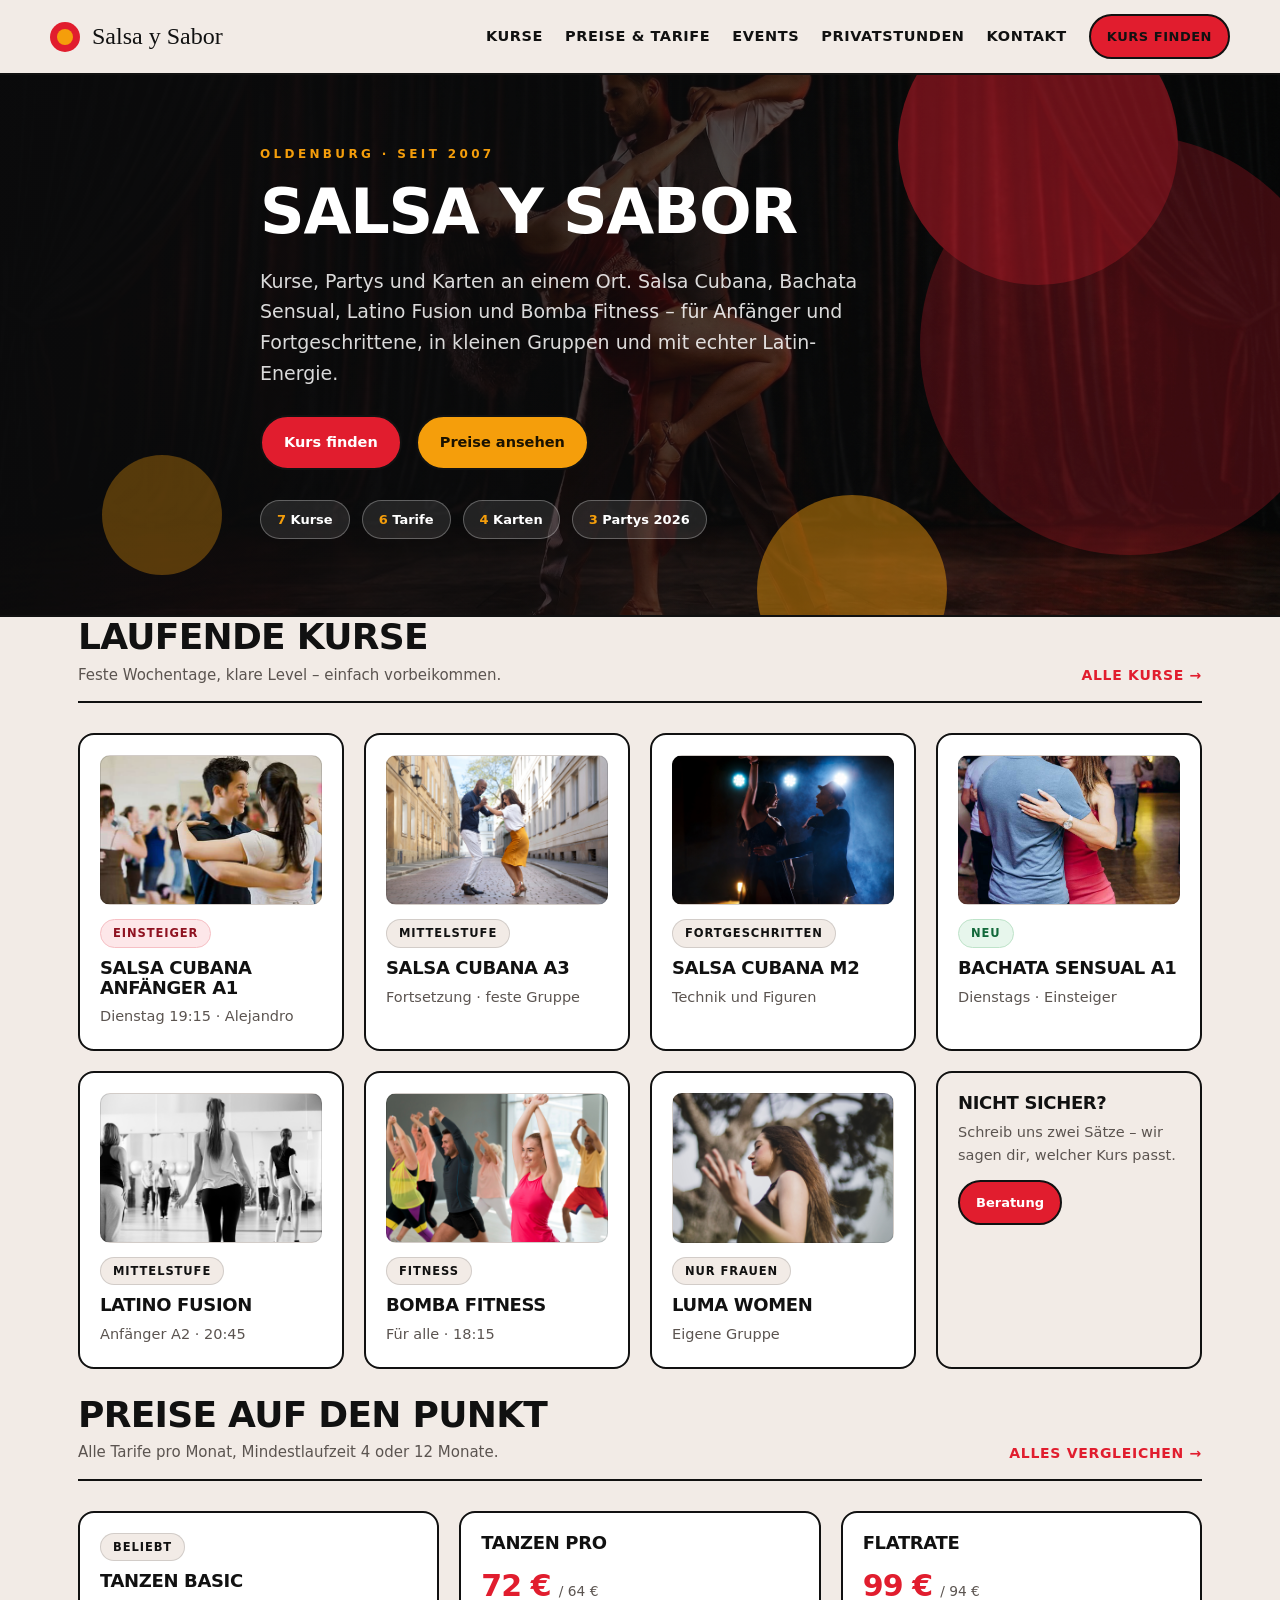
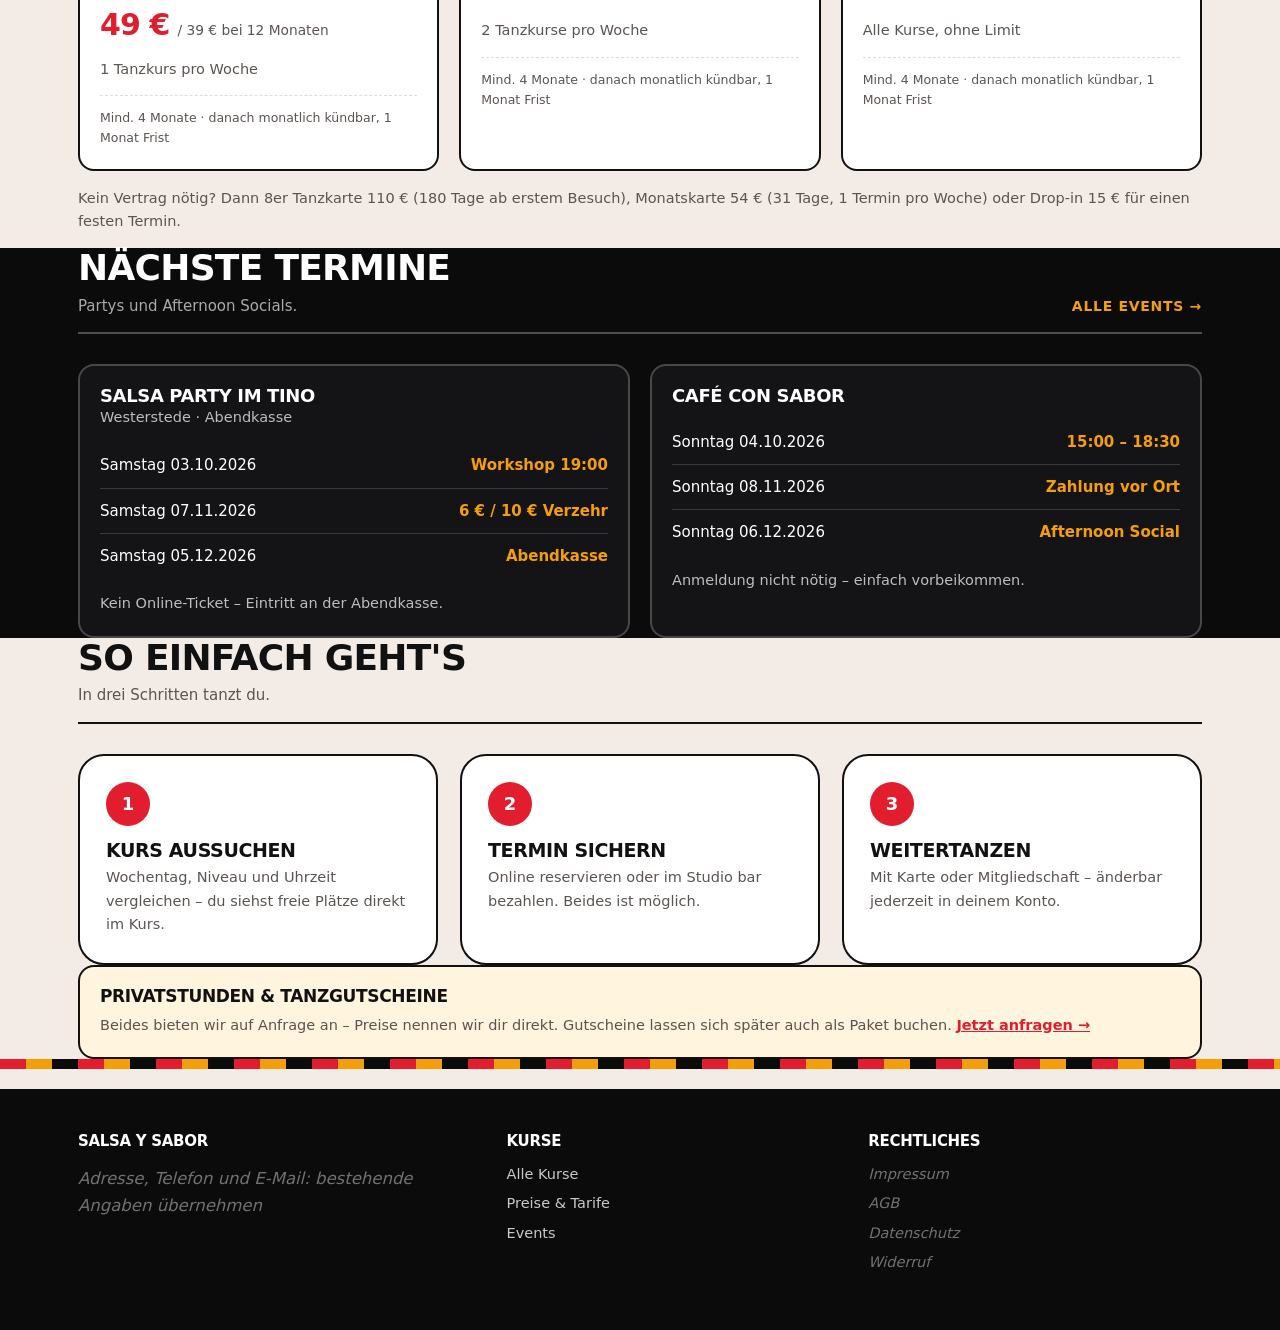
==== index.html @ 647aa3aa "Preview estático de la maqueta aprobada (Geometría Fiesta, 11 pantallas)" ====
<!doctype html>
<html lang="de">
<head>
<meta charset="utf-8">
<meta name="viewport" content="width=device-width, initial-scale=1">
<title>Salsa y Sabor — Tanzschule Oldenburg</title>
<link rel="stylesheet" href="estilos.css">
</head>
<body>

<header class="top">
  <div class="wrap bar">
    <a class="brand" href="index.html"><span class="dot"></span> Salsa y Sabor</a>
    <nav class="nav">
      <a href="kurse.html">Kurse</a>
      <a href="preise.html">Preise &amp; Tarife</a>
      <a href="events.html">Events</a>
      <a href="#service">Privatstunden</a>
      <a href="#kontakt">Kontakt</a>
      <a class="btn small" href="kurse.html">Kurs finden</a>
    </nav>
  </div>
</header>

<div class="stage photo">
  <div class="shapes"><i class="s1"></i><i class="s2"></i><i class="s3"></i><i class="s4"></i></div>
  <div class="wrap inner">
    <div class="kicker">Oldenburg · seit 2007</div>
    <h1>Salsa y Sabor</h1>
    <p>Kurse, Partys und Karten an einem Ort. Salsa Cubana, Bachata Sensual, Latino Fusion und
       Bomba Fitness – für Anfänger und Fortgeschrittene, in kleinen Gruppen und mit echter
       Latin-Energie.</p>
    <div class="actions">
      <a class="btn" href="kurse.html">Kurs finden</a>
      <a class="btn amber" href="preise.html">Preise ansehen</a>
    </div>
    <div class="chips">
      <span class="chip"><b>7</b> Kurse</span>
      <span class="chip"><b>6</b> Tarife</span>
      <span class="chip"><b>4</b> Karten</span>
      <span class="chip"><b>3</b> Partys 2026</span>
    </div>
  </div>
</div>

<main>
  <section class="wrap">
    <div class="sec-head">
      <div><h2>Laufende Kurse</h2><p>Feste Wochentage, klare Level – einfach vorbeikommen.</p></div>
      <a class="more" href="kurse.html">Alle Kurse →</a>
    </div>
    <div class="grid c4">
      <article class="card"><div class="ph-img" style="background-image:url('img/kurs-salsa-a1.jpg')"></div><span class="tag red">Einsteiger</span>
        <h3>Salsa Cubana Anfänger A1</h3><p>Dienstag 19:15 · Alejandro</p></article>
      <article class="card"><div class="ph-img" style="background-image:url('img/kurs-salsa-a3.jpg')"></div><span class="tag">Mittelstufe</span>
        <h3>Salsa Cubana A3</h3><p>Fortsetzung · feste Gruppe</p></article>
      <article class="card"><div class="ph-img" style="background-image:url('img/kurs-salsa-m2.jpg')"></div><span class="tag">Fortgeschritten</span>
        <h3>Salsa Cubana M2</h3><p>Technik und Figuren</p></article>
      <article class="card"><div class="ph-img" style="background-image:url('img/kurs-bachata-a1.jpg')"></div><span class="tag green">Neu</span>
        <h3>Bachata Sensual A1</h3><p>Dienstags · Einsteiger</p></article>
      <article class="card"><div class="ph-img" style="background-image:url('img/kurs-latino-fusion.jpg')"></div><span class="tag">Mittelstufe</span>
        <h3>Latino Fusion</h3><p>Anfänger A2 · 20:45</p></article>
      <article class="card"><div class="ph-img" style="background-image:url('img/kurs-bomba-fitness.jpg')"></div><span class="tag">Fitness</span>
        <h3>Bomba Fitness</h3><p>Für alle · 18:15</p></article>
      <article class="card"><div class="ph-img" style="background-image:url('img/kurs-luma-women.jpg')"></div><span class="tag">Nur Frauen</span>
        <h3>Luma Women</h3><p>Eigene Gruppe</p></article>
      <article class="card" style="background:var(--cream)">
        <h3>Nicht sicher?</h3>
        <p>Schreib uns zwei Sätze – wir sagen dir, welcher Kurs passt.</p>
        <p style="margin-top:12px"><a class="btn small" href="#kontakt">Beratung</a></p></article>
    </div>
  </section>

  <section class="wrap" style="padding-top:26px">
    <div class="sec-head">
      <div><h2>Preise auf den Punkt</h2><p>Alle Tarife pro Monat, Mindestlaufzeit 4 oder 12 Monate.</p></div>
      <a class="more" href="preise.html">Alles vergleichen →</a>
    </div>
    <div class="grid c3">
      <article class="card"><span class="tag">Beliebt</span><h3>Tanzen Basic</h3>
        <div class="price"><b>49 €</b><small>/ 39 € bei 12 Monaten</small></div>
        <p>1 Tanzkurs pro Woche</p>
        <div class="terms">Mind. 4 Monate · danach monatlich kündbar, 1 Monat Frist</div></article>
      <article class="card"><h3>Tanzen Pro</h3>
        <div class="price"><b>72 €</b><small>/ 64 €</small></div>
        <p>2 Tanzkurse pro Woche</p>
        <div class="terms">Mind. 4 Monate · danach monatlich kündbar, 1 Monat Frist</div></article>
      <article class="card"><h3>Flatrate</h3>
        <div class="price"><b>99 €</b><small>/ 94 €</small></div>
        <p>Alle Kurse, ohne Limit</p>
        <div class="terms">Mind. 4 Monate · danach monatlich kündbar, 1 Monat Frist</div></article>
    </div>
    <p class="note">Kein Vertrag nötig? Dann 8er Tanzkarte 110 € (180 Tage ab erstem Besuch),
      Monatskarte 54 € (31 Tage, 1 Termin pro Woche) oder Drop-in 15 € für einen festen Termin.</p>
  </section>
</main>

<div class="band">
  <section class="wrap">
    <div class="sec-head">
      <div><h2>Nächste Termine</h2><p>Partys und Afternoon Socials.</p></div>
      <a class="more" href="events.html" style="color:var(--amber)">Alle Events →</a>
    </div>
    <div class="grid c2">
      <article class="card"><h3>Salsa Party im Tino</h3>
        <p style="margin:0 0 4px">Westerstede · Abendkasse</p>
        <ul class="when">
          <li><span>Samstag 03.10.2026</span><span>Workshop 19:00</span></li>
          <li><span>Samstag 07.11.2026</span><span>6 € / 10 € Verzehr</span></li>
          <li><span>Samstag 05.12.2026</span><span>Abendkasse</span></li>
        </ul>
        <p style="margin-top:14px">Kein Online-Ticket – Eintritt an der Abendkasse.</p></article>
      <article class="card"><h3>Café con Sabor</h3>
        <ul class="when">
          <li><span>Sonntag 04.10.2026</span><span>15:00 – 18:30</span></li>
          <li><span>Sonntag 08.11.2026</span><span>Zahlung vor Ort</span></li>
          <li><span>Sonntag 06.12.2026</span><span>Afternoon Social</span></li>
        </ul>
        <p style="margin-top:14px">Anmeldung nicht nötig – einfach vorbeikommen.</p></article>
    </div>
  </section>
</div>

<main>
  <section class="wrap">
    <div class="sec-head"><div><h2>So einfach geht's</h2><p>In drei Schritten tanzt du.</p></div></div>
    <div class="steps">
      <article class="step"><div class="num">1</div><h3>Kurs aussuchen</h3>
        <p>Wochentag, Niveau und Uhrzeit vergleichen – du siehst freie Plätze direkt im Kurs.</p></article>
      <article class="step"><div class="num">2</div><h3>Termin sichern</h3>
        <p>Online reservieren oder im Studio bar bezahlen. Beides ist möglich.</p></article>
      <article class="step"><div class="num">3</div><h3>Weitertanzen</h3>
        <p>Mit Karte oder Mitgliedschaft – änderbar jederzeit in deinem Konto.</p></article>
    </div>
  </section>

  <section class="wrap" id="service" style="padding-top:0">
    <div class="callout amber">
      <h3>Privatstunden &amp; Tanzgutscheine</h3>
      <p>Beides bieten wir auf Anfrage an – Preise nennen wir dir direkt. Gutscheine lassen sich
         später auch als Paket buchen. <a href="#kontakt" style="color:var(--red);font-weight:800">
         Jetzt anfragen →</a></p>
    </div>
  </section>
</main>

<div class="stripe"></div>
<footer id="kontakt">
  <div class="wrap cols">
    <div>
      <h4>Salsa y Sabor</h4>
      <p class="ph">Adresse, Telefon und E-Mail: bestehende Angaben übernehmen</p>
    </div>
    <div>
      <h4>Kurse</h4>
      <a href="kurse.html">Alle Kurse</a>
      <a href="preise.html">Preise &amp; Tarife</a>
      <a href="events.html">Events</a>
    </div>
    <div>
      <h4>Rechtliches</h4>
      <a href="#" class="ph">Impressum</a>
      <a href="#" class="ph">AGB</a>
      <a href="#" class="ph">Datenschutz</a>
      <a href="#" class="ph">Widerruf</a>
    </div>
  </div>
</footer>
</body>
</html>
---- estilos.css ----
/* ============================================================================
   Salsa y Sabor — sistema de diseño "Geometría Fiesta"
   Paleta real de marca (extraída de salsaysabor.de el 22-09-2026).
   Todo se define por tokens: cambiar de plantilla = cambiar este archivo.
   ========================================================================== */

:root{
  --red:#E11D2E;
  --amber:#F59E0B;
  --black:#0B0B0C;
  --ink:#111111;
  --cream:#F2EBE6;
  --white:#ffffff;
  --muted:#5B5450;
  --line:rgba(17,17,17,.14);
  --radius:16px;
  --radius-lg:26px;
  --shadow-hard:8px 8px 0 var(--red);
  --shadow-soft:0 16px 36px rgba(17,17,17,.10);
  --font-base:ui-sans-serif,system-ui,"Helvetica Neue",Arial,sans-serif;
  --font-display:Georgia,"Iowan Old Style","Times New Roman",serif;
}

*{box-sizing:border-box}
html{scroll-behavior:smooth}
body{margin:0;background:var(--cream);color:var(--ink);font:16.5px/1.62 var(--font-base)}
img{max-width:100%}

h1,h2,h3,h4{margin:0;line-height:1.1;text-transform:uppercase;letter-spacing:-.02em;font-weight:800}
.serif{font-family:var(--font-display);text-transform:none;letter-spacing:0;font-weight:600}

.wrap{max-width:1180px;margin:0 auto;padding:0 28px}
.stack > * + *{margin-top:18px}

/* ── Cabecera ───────────────────────────────────────────────────────────── */
.top{position:sticky;top:0;z-index:20;background:var(--cream);
     border-bottom:2px solid var(--ink)}
.top .bar{display:flex;align-items:center;justify-content:space-between;gap:20px;padding:14px 0}
.brand{display:flex;align-items:center;gap:12px;font-family:var(--font-display);
       font-size:24px;text-decoration:none;color:var(--ink)}
.brand .dot{width:30px;height:30px;border-radius:50%;background:var(--red);position:relative;flex:0 0 auto}
.brand .dot::after{content:"";position:absolute;inset:7px auto auto 7px;width:16px;height:16px;
                   border-radius:50%;background:var(--amber)}
.nav{display:flex;align-items:center;gap:22px;flex-wrap:wrap}
.nav a{color:var(--ink);text-decoration:none;font-weight:700;font-size:14.5px;
       text-transform:uppercase;letter-spacing:.04em}
.nav a:hover,.nav a[aria-current]{color:var(--red)}

/* ── Botones ────────────────────────────────────────────────────────────── */
.btn{display:inline-block;padding:14px 22px;border-radius:999px;font-weight:800;font-size:14.5px;
     text-decoration:none;border:2px solid var(--ink);background:var(--red);color:#fff}
.btn:hover{transform:translateY(-1px)}
.btn.amber{background:var(--amber);color:#1a1200}
.btn.ghost{background:transparent;color:var(--ink)}
.btn.light{background:var(--white);color:var(--ink)}
.btn.small{padding:10px 16px;font-size:13px}

/* ── Bloque escenario con geometría ────────────────────────────────────── */
.stage{background:var(--black);color:#fff;position:relative;overflow:hidden;
       border-bottom:2px solid var(--ink)}
.stage .shapes{position:absolute;inset:0;pointer-events:none}
.stage .shapes i{position:absolute;display:block;border-radius:50%}
.stage .s1{width:280px;height:280px;background:var(--red);right:8%;top:-70px}
.stage .s2{width:420px;height:420px;background:rgba(225,29,46,.55);right:-60px;top:60px}
.stage .s3{width:190px;height:190px;background:var(--amber);right:26%;bottom:-70px}
.stage .s4{width:120px;height:120px;background:rgba(245,158,11,.7);left:8%;bottom:40px}
.stage.photo{background-image:
    linear-gradient(100deg,rgba(11,11,12,.95) 0%,rgba(11,11,12,.80) 42%,rgba(11,11,12,.40) 100%),
    url('img/hero-cortina.jpg');
  background-size:cover;background-position:center}
.stage.photo .shapes{opacity:.45}
.stage .inner{position:relative;padding:70px 0 76px;max-width:760px}
.kicker{font-size:12px;letter-spacing:.28em;text-transform:uppercase;color:var(--amber);font-weight:800}
.stage h1{font-size:62px;margin:14px 0 14px}
.stage p{color:rgba(255,255,255,.85);font-size:19px;max-width:52ch;text-transform:none;
         letter-spacing:0;font-weight:400;font-family:var(--font-base)}
.actions{display:flex;gap:14px;flex-wrap:wrap;margin-top:26px}
.chips{display:flex;gap:12px;flex-wrap:wrap;margin-top:30px}
.chip{background:rgba(255,255,255,.10);border:1px solid rgba(255,255,255,.28);border-radius:999px;
      padding:8px 16px;font-size:13px;font-weight:700}
.chip b{color:var(--amber)}

/* ── Secciones ─────────────────────────────────────────────────────────── */
section{padding:60px 0}
.sec-head{display:flex;align-items:flex-end;justify-content:space-between;gap:24px;
          border-bottom:2px solid var(--ink);padding-bottom:14px;margin-bottom:30px}
.sec-head h2{font-size:36px}
.sec-head p{margin:6px 0 0;color:var(--muted);font-size:15px;text-transform:none;letter-spacing:0;
            font-weight:400}
.sec-head .more{font-size:14px;font-weight:800;color:var(--red);text-decoration:none;
                text-transform:uppercase;letter-spacing:.05em;white-space:nowrap}

.grid{display:grid;gap:20px}
.c4{grid-template-columns:repeat(4,1fr)}
.c3{grid-template-columns:repeat(3,1fr)}
.c2{grid-template-columns:repeat(2,1fr)}

.card{background:var(--white);border:2px solid var(--ink);border-radius:var(--radius);padding:20px}
.card.hard{box-shadow:var(--shadow-hard)}
.thumb{height:104px;border-radius:10px;margin-bottom:14px;border:1px solid var(--line);
       background:
         radial-gradient(circle at 78% 22%,var(--amber) 0 26px,transparent 27px),
         radial-gradient(circle at 88% 44%,var(--red) 0 42px,transparent 43px),
         radial-gradient(circle at 10% 88%,rgba(225,29,46,.6) 0 34px,transparent 35px),
         var(--cream);
       display:flex;align-items:flex-end;padding:10px;color:var(--muted);font-size:10.5px;
       letter-spacing:.14em;text-transform:uppercase}
.card h3{font-size:18px}
.card p{margin:8px 0 0;color:var(--muted);font-size:14.5px;text-transform:none;letter-spacing:0;
        font-weight:400}
/* foto real en tarjeta de curso */
.ph-img{height:150px;border-radius:10px;margin-bottom:14px;background:var(--cream) center/cover no-repeat;
        border:1px solid var(--line)}
.cover-sm{width:100%;max-width:520px;height:300px;object-fit:cover;border:2px solid var(--ink);
          border-radius:var(--radius)}
.poster{width:100%;max-width:260px;border:2px solid var(--ink);border-radius:var(--radius)}
.tag{display:inline-block;margin-bottom:10px;background:var(--cream);border:1px solid var(--line);
     border-radius:999px;padding:4px 12px;font-size:11.5px;font-weight:800;text-transform:uppercase;
     letter-spacing:.08em}
.tag.red{background:#FDE7E9;border-color:#F6BFC4;color:#8E1220}
.tag.green{background:#E7F6EC;border-color:#BEE3C9;color:#12683A}
.price{display:flex;align-items:baseline;gap:8px;margin-top:10px}
.price b{font-size:30px;color:var(--red);letter-spacing:-.03em}
.price small{color:var(--muted)}
.terms{margin-top:14px;padding-top:12px;border-top:1px dashed var(--line);font-size:12.5px;
       color:var(--muted)}
.note{color:var(--muted);font-size:14.5px;margin-top:16px}

/* ── Franja de eventos / banda oscura ──────────────────────────────────── */
.band{background:var(--black);color:#fff}
.band .sec-head{border-color:rgba(255,255,255,.28)}
.band .sec-head p{color:rgba(255,255,255,.65)}
.band .card{background:#141416;border-color:rgba(255,255,255,.22);color:#fff}
.band .card p{color:rgba(255,255,255,.72)}
.when{list-style:none;padding:0;margin:14px 0 0}
.when li{display:flex;justify-content:space-between;gap:14px;padding:10px 0;
         border-top:1px solid rgba(255,255,255,.16);font-size:15px}
.when li:first-child{border-top:0}
.when span:last-child{color:var(--amber);font-weight:700}

/* ── Pasos ─────────────────────────────────────────────────────────────── */
.steps{display:grid;grid-template-columns:repeat(3,1fr);gap:22px}
.step{background:var(--white);border:2px solid var(--ink);border-radius:var(--radius-lg);padding:26px}
.step .num{width:44px;height:44px;border-radius:50%;background:var(--red);color:#fff;font-weight:800;
           display:flex;align-items:center;justify-content:center;font-size:18px}
.step h3{font-size:19px;margin:14px 0 6px}
.step p{margin:0;color:var(--muted);font-size:14.5px;text-transform:none;letter-spacing:0;font-weight:400}

/* ── Tabla comparativa ─────────────────────────────────────────────────── */
.table{width:100%;border-collapse:separate;border-spacing:0;background:var(--white);
       border:2px solid var(--ink);border-radius:var(--radius-lg);overflow:hidden}
.table th,.table td{padding:15px 18px;text-align:left;border-bottom:1px solid var(--line);
                    font-size:15.5px}
.table thead th{background:var(--black);color:#fff;font-size:13px;text-transform:uppercase;
                letter-spacing:.08em}
.table tbody tr:last-child td{border-bottom:0}
.table tbody tr:nth-child(even){background:#FBF8F6}
.table td b{font-size:19px;color:var(--red)}

/* ── Avisos y notas de reglas ──────────────────────────────────────────── */
.callout{background:var(--white);border:2px dashed var(--ink);border-radius:var(--radius);padding:20px}
.callout.amber{background:#FFF4DE;border-style:solid}
.callout.red{background:#FDE7E9;border-style:solid;border-color:#C0392B}
.callout h3{font-size:17px;margin-bottom:8px}
.callout p{margin:0;color:var(--muted);font-size:14.5px;text-transform:none;letter-spacing:0;
           font-weight:400}
.faq{background:var(--white);border:2px solid var(--ink);border-radius:var(--radius);padding:0 22px}
.faq details{padding:16px 0;border-bottom:1px solid var(--line)}
.faq details:last-child{border-bottom:0}
.faq summary{cursor:pointer;font-weight:800;font-size:16px;text-transform:none;letter-spacing:0}
.faq p{margin:10px 0 0;color:var(--muted);font-size:14.5px;text-transform:none;letter-spacing:0;
       font-weight:400}

/* ── Pie ───────────────────────────────────────────────────────────────── */
footer{background:var(--black);color:rgba(255,255,255,.78);padding:44px 0 52px;margin-top:20px}
footer .cols{display:grid;grid-template-columns:1.2fr 1fr 1fr;gap:28px}
footer h4{color:#fff;font-size:15px;margin-bottom:10px}
footer a{color:rgba(255,255,255,.78);text-decoration:none;display:block;padding:3px 0;font-size:14.5px}
footer a:hover{color:var(--amber)}
.ph{color:rgba(255,255,255,.42);font-style:italic}
.stripe{height:10px;background:repeating-linear-gradient(90deg,
        var(--red) 0 26px,var(--amber) 26px 52px,var(--black) 52px 78px)}
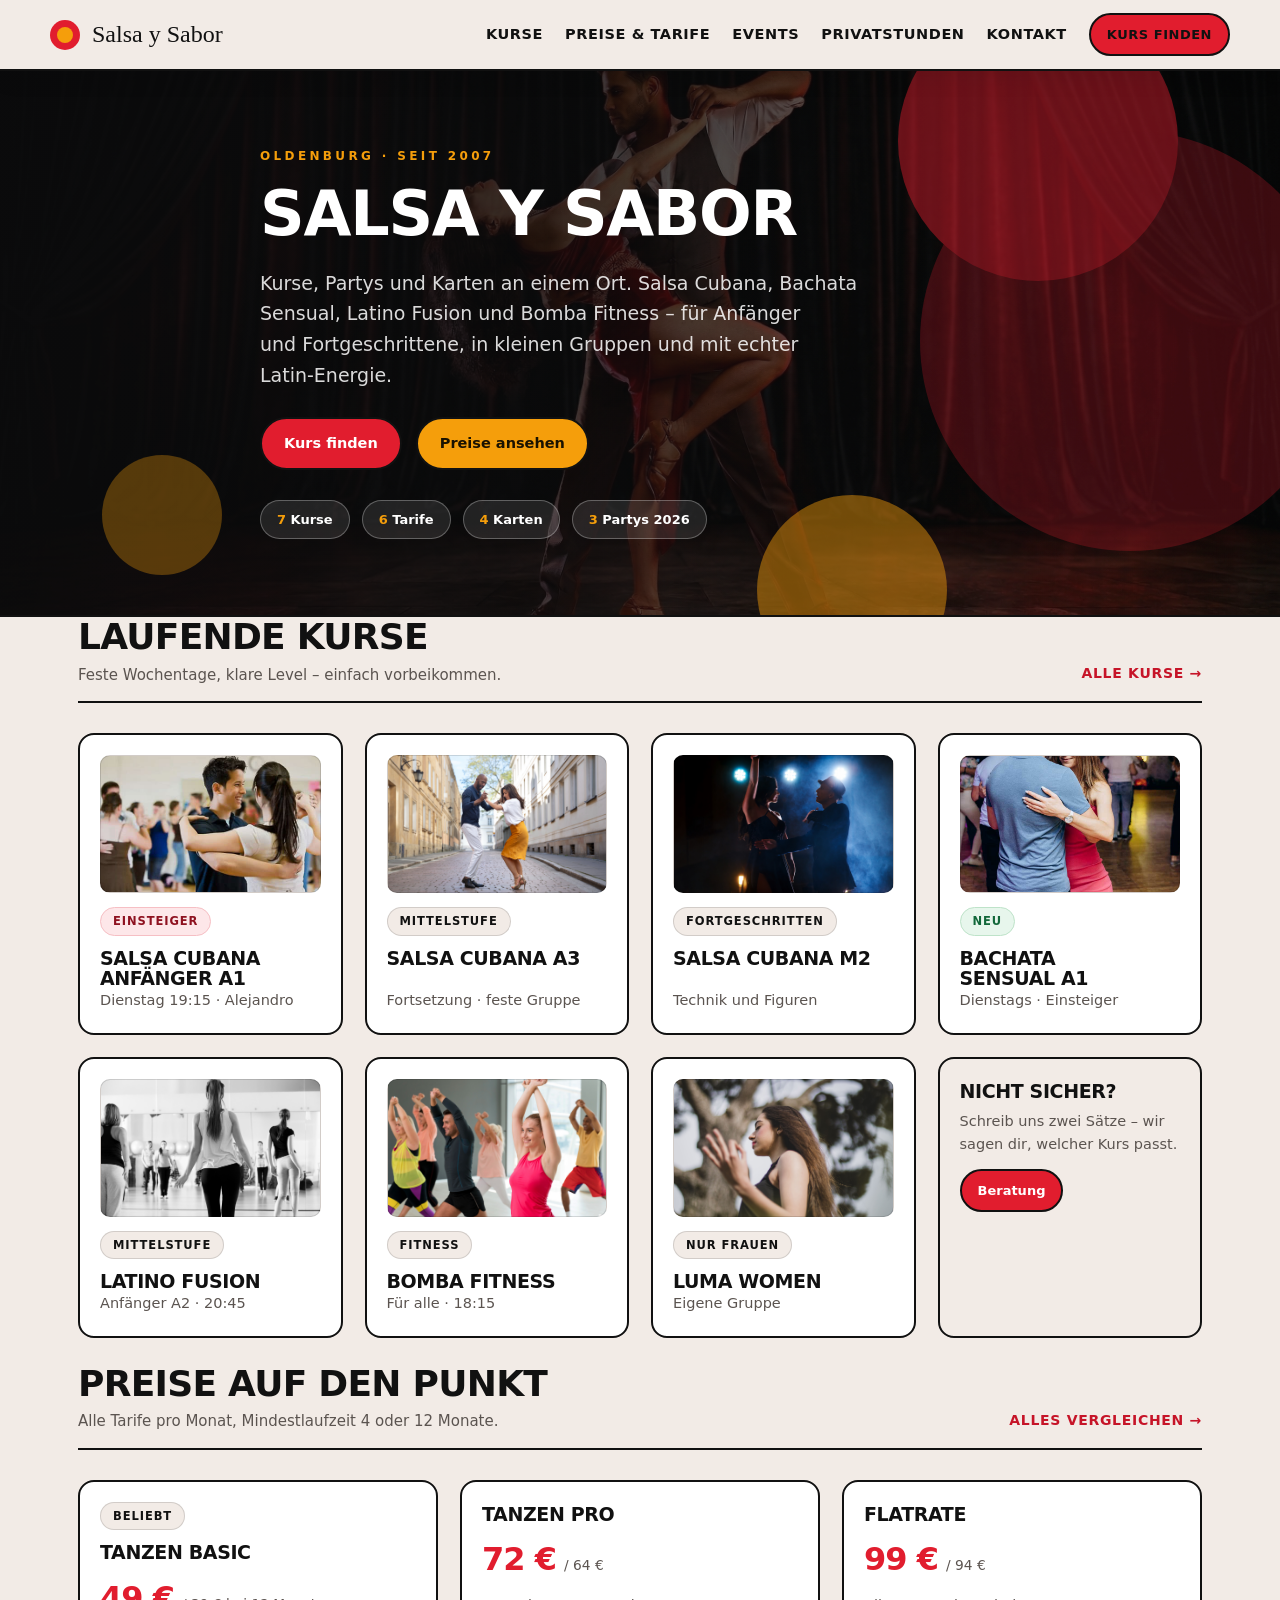
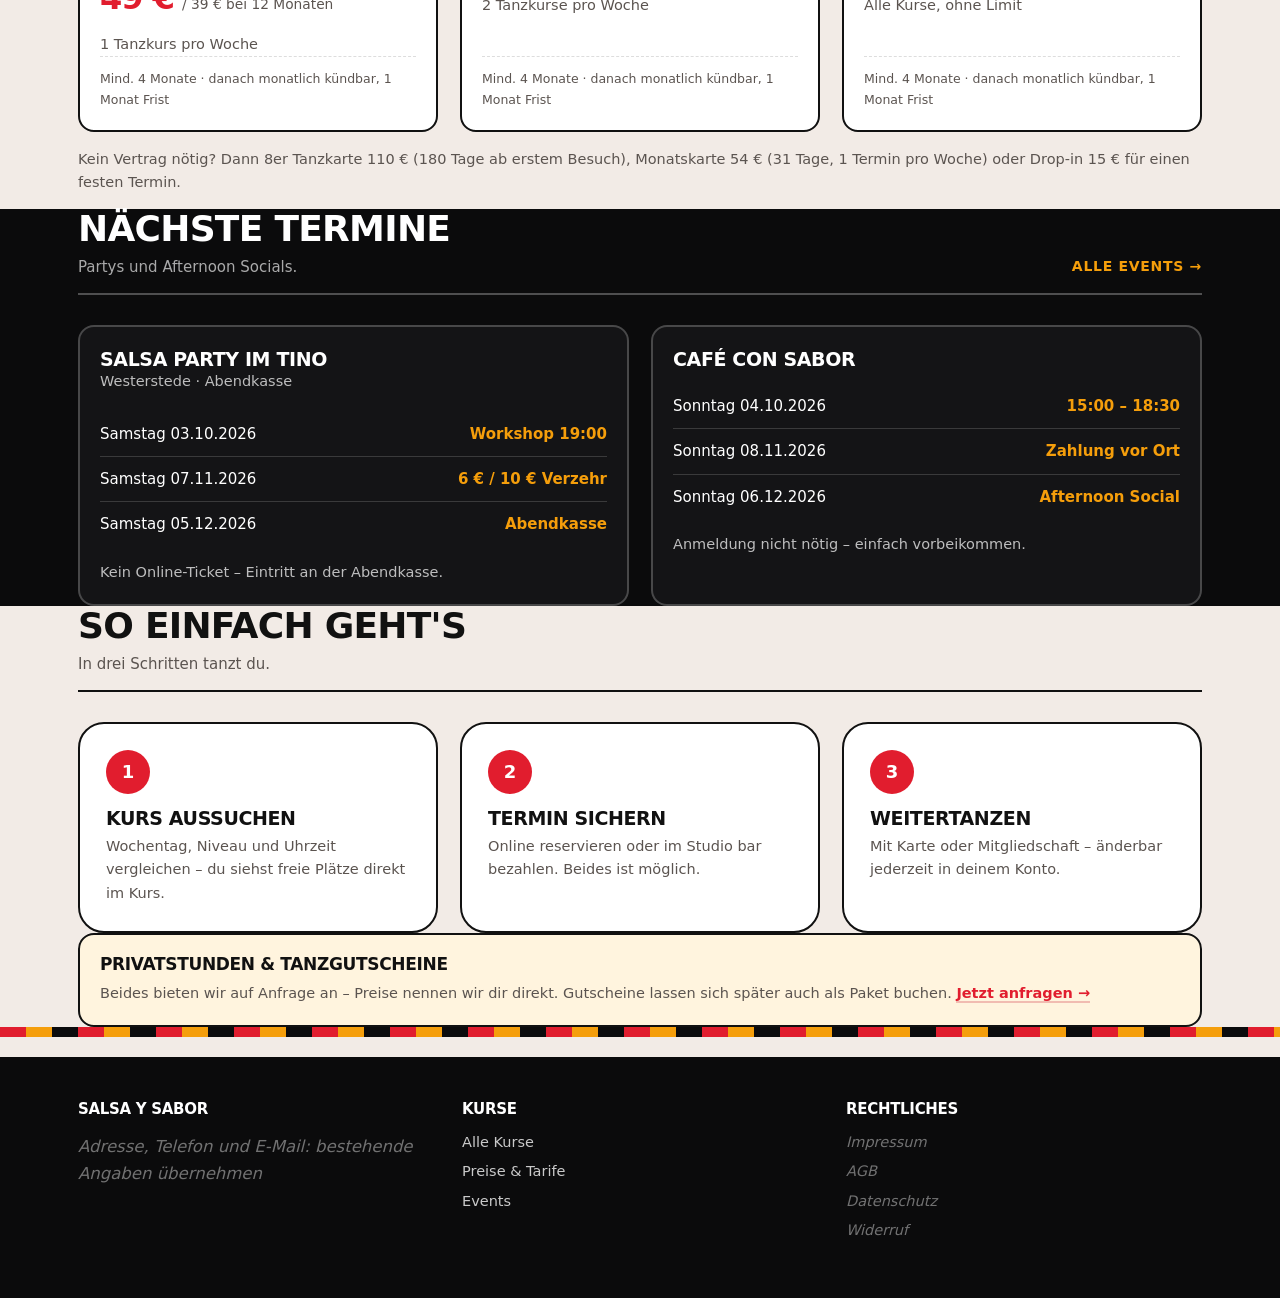
==== commit 2fb58090: "Pulido profesional: rejillas adaptables reales, tipografía fluida, foco visible, contraste AA, estad" ====
--- a/index.html
+++ b/index.html
@@ -3,6 +3,7 @@
 <head>
 <meta charset="utf-8">
 <meta name="viewport" content="width=device-width, initial-scale=1">
+<meta name="theme-color" content="#F2EBE6">
 <title>Salsa y Sabor — Tanzschule Oldenburg</title>
 <link rel="stylesheet" href="estilos.css">
 </head>
--- a/estilos.css
+++ b/estilos.css
@@ -2,58 +2,120 @@
    Salsa y Sabor — sistema de diseño "Geometría Fiesta"
    Paleta real de marca (extraída de salsaysabor.de el 22-09-2026).
    Todo se define por tokens: cambiar de plantilla = cambiar este archivo.
+
+   Pulido profesional 23-09-2026: tipografía fluida, rejillas adaptables
+   (auto-fit), foco visible para teclado, contraste AA verificado, estados de
+   botón, selección, tabular-nums y respeto de prefers-reduced-motion.
    ========================================================================== */
 
 :root{
-  --red:#E11D2E;
+  --red:#E11D2E;             /* marca: fondos, bordes, cifras grandes */
+  --red-ink:#C61428;         /* texto pequeño sobre crema/blanco (AA 5.04:1) */
   --amber:#F59E0B;
   --black:#0B0B0C;
   --ink:#111111;
   --cream:#F2EBE6;
   --white:#ffffff;
   --muted:#5B5450;
+  --muted-soft:#7A736D;
   --line:rgba(17,17,17,.14);
+  --radius-sm:10px;
   --radius:16px;
   --radius-lg:26px;
   --shadow-hard:8px 8px 0 var(--red);
   --shadow-soft:0 16px 36px rgba(17,17,17,.10);
+  --shadow-header:0 8px 22px rgba(17,17,17,.07);
   --font-base:ui-sans-serif,system-ui,"Helvetica Neue",Arial,sans-serif;
   --font-display:Georgia,"Iowan Old Style","Times New Roman",serif;
+  --pad:clamp(18px,4vw,28px);
+  --section-y:clamp(46px,6.5vw,62px);
+  --gap:clamp(16px,2.4vw,22px);
+  --focus:3px solid var(--red);
+  --focus-offset:2px;
 }
 
 *{box-sizing:border-box}
-html{scroll-behavior:smooth}
-body{margin:0;background:var(--cream);color:var(--ink);font:16.5px/1.62 var(--font-base)}
-img{max-width:100%}
-
-h1,h2,h3,h4{margin:0;line-height:1.1;text-transform:uppercase;letter-spacing:-.02em;font-weight:800}
+html{
+  scroll-behavior:smooth;
+  scroll-padding-top:96px;   /* anclas bajo la cabecera sticky */
+  -webkit-text-size-adjust:100%;
+}
+body{
+  margin:0;
+  background:var(--cream);
+  color:var(--ink);
+  font:16.5px/1.62 var(--font-base);
+  -webkit-font-smoothing:antialiased;
+  text-rendering:optimizeLegibility;
+}
+img{max-width:100%;height:auto;display:block}
+::selection{background:var(--amber);color:var(--ink)}
+
+/* Foco visible en todo lo interactivo (teclado) */
+a:focus-visible,button:focus-visible,summary:focus-visible,input:focus-visible{
+  outline:var(--focus);outline-offset:var(--focus-offset);border-radius:4px;
+}
+/* En superficies oscuras el anillo es ámbar (mejor contraste) */
+.band a:focus-visible,.band button:focus-visible,footer a:focus-visible,footer button:focus-visible{
+  outline:3px solid var(--amber);
+}
+
+h1,h2,h3,h4{
+  margin:0;line-height:1.1;text-transform:uppercase;letter-spacing:-.02em;
+  font-weight:800;text-wrap:balance;
+}
+p{text-wrap:pretty}
+h1{font-size:clamp(30px,4.6vw,44px)}
+h2{font-size:clamp(26px,3.4vw,36px)}
+h3{font-size:clamp(17px,1.6vw,19px)}
 .serif{font-family:var(--font-display);text-transform:none;letter-spacing:0;font-weight:600}
 
-.wrap{max-width:1180px;margin:0 auto;padding:0 28px}
+.wrap{max-width:1180px;margin:0 auto;padding:0 var(--pad)}
 .stack > * + *{margin-top:18px}
 
 /* ── Cabecera ───────────────────────────────────────────────────────────── */
-.top{position:sticky;top:0;z-index:20;background:var(--cream);
-     border-bottom:2px solid var(--ink)}
-.top .bar{display:flex;align-items:center;justify-content:space-between;gap:20px;padding:14px 0}
-.brand{display:flex;align-items:center;gap:12px;font-family:var(--font-display);
-       font-size:24px;text-decoration:none;color:var(--ink)}
+.top{
+  position:sticky;top:0;z-index:20;background:var(--cream);
+  border-bottom:2px solid var(--ink);box-shadow:var(--shadow-header);
+}
+.top .bar{display:flex;align-items:center;justify-content:space-between;gap:20px;padding:13px 0}
+.brand{
+  display:flex;align-items:center;gap:12px;font-family:var(--font-display);
+  font-size:clamp(20px,2vw,24px);text-decoration:none;color:var(--ink);
+  white-space:nowrap;
+}
 .brand .dot{width:30px;height:30px;border-radius:50%;background:var(--red);position:relative;flex:0 0 auto}
 .brand .dot::after{content:"";position:absolute;inset:7px auto auto 7px;width:16px;height:16px;
                    border-radius:50%;background:var(--amber)}
-.nav{display:flex;align-items:center;gap:22px;flex-wrap:wrap}
-.nav a{color:var(--ink);text-decoration:none;font-weight:700;font-size:14.5px;
-       text-transform:uppercase;letter-spacing:.04em}
-.nav a:hover,.nav a[aria-current]{color:var(--red)}
+.nav{display:flex;align-items:center;gap:clamp(12px,1.8vw,22px);flex-wrap:wrap}
+.nav a{
+  color:var(--ink);text-decoration:none;font-weight:700;font-size:14.5px;
+  text-transform:uppercase;letter-spacing:.04em;padding:3px 0;
+  transition:color .12s ease;
+}
+.nav a:hover,.nav a[aria-current]{color:var(--red-ink)}
 
 /* ── Botones ────────────────────────────────────────────────────────────── */
-.btn{display:inline-block;padding:14px 22px;border-radius:999px;font-weight:800;font-size:14.5px;
-     text-decoration:none;border:2px solid var(--ink);background:var(--red);color:#fff}
-.btn:hover{transform:translateY(-1px)}
+.btn{
+  display:inline-flex;align-items:center;justify-content:center;gap:8px;
+  min-height:46px;padding:13px 22px;border-radius:999px;font-weight:800;
+  font-size:14.5px;text-decoration:none;border:2px solid var(--ink);
+  background:var(--red);color:#fff;cursor:pointer;
+  transition:transform .12s ease,background-color .12s ease,box-shadow .12s ease,color .12s ease;
+}
+.btn:hover{transform:translateY(-1px);box-shadow:0 10px 22px rgba(17,17,17,.12)}
+.btn:active{transform:translateY(0);box-shadow:none}
 .btn.amber{background:var(--amber);color:#1a1200}
 .btn.ghost{background:transparent;color:var(--ink)}
+.btn.ghost:hover{background:rgba(17,17,17,.04);box-shadow:none}
 .btn.light{background:var(--white);color:var(--ink)}
-.btn.small{padding:10px 16px;font-size:13px}
+.btn.small{min-height:38px;padding:9px 16px;font-size:13px}
+a.more{
+  font-size:14px;font-weight:800;color:var(--red-ink);text-decoration:none;
+  text-transform:uppercase;letter-spacing:.05em;white-space:nowrap;
+  border-bottom:2px solid transparent;transition:border-color .12s ease;
+}
+a.more:hover{border-color:currentColor}
 
 /* ── Bloque escenario con geometría ────────────────────────────────────── */
 .stage{background:var(--black);color:#fff;position:relative;overflow:hidden;
@@ -69,11 +131,11 @@
     url('img/hero-cortina.jpg');
   background-size:cover;background-position:center}
 .stage.photo .shapes{opacity:.45}
-.stage .inner{position:relative;padding:70px 0 76px;max-width:760px}
+.stage .inner{position:relative;padding:clamp(54px,8vw,76px) 0 clamp(58px,8.5vw,76px);max-width:760px}
 .kicker{font-size:12px;letter-spacing:.28em;text-transform:uppercase;color:var(--amber);font-weight:800}
-.stage h1{font-size:62px;margin:14px 0 14px}
-.stage p{color:rgba(255,255,255,.85);font-size:19px;max-width:52ch;text-transform:none;
-         letter-spacing:0;font-weight:400;font-family:var(--font-base)}
+.stage h1{font-size:clamp(36px,8vw,62px);margin:14px 0}
+.stage p{color:rgba(255,255,255,.85);font-size:clamp(17px,2.1vw,19px);max-width:52ch;
+         text-transform:none;letter-spacing:0;font-weight:400;font-family:var(--font-base)}
 .actions{display:flex;gap:14px;flex-wrap:wrap;margin-top:26px}
 .chips{display:flex;gap:12px;flex-wrap:wrap;margin-top:30px}
 .chip{background:rgba(255,255,255,.10);border:1px solid rgba(255,255,255,.28);border-radius:999px;
@@ -81,23 +143,35 @@
 .chip b{color:var(--amber)}
 
 /* ── Secciones ─────────────────────────────────────────────────────────── */
-section{padding:60px 0}
+section{padding:var(--section-y) 0}
 .sec-head{display:flex;align-items:flex-end;justify-content:space-between;gap:24px;
-          border-bottom:2px solid var(--ink);padding-bottom:14px;margin-bottom:30px}
-.sec-head h2{font-size:36px}
+          border-bottom:2px solid var(--ink);padding-bottom:14px;margin-bottom:clamp(22px,3vw,30px);
+          flex-wrap:wrap}
+.sec-head h2{font-size:clamp(26px,3.4vw,36px)}
 .sec-head p{margin:6px 0 0;color:var(--muted);font-size:15px;text-transform:none;letter-spacing:0;
             font-weight:400}
-.sec-head .more{font-size:14px;font-weight:800;color:var(--red);text-decoration:none;
-                text-transform:uppercase;letter-spacing:.05em;white-space:nowrap}
-
-.grid{display:grid;gap:20px}
-.c4{grid-template-columns:repeat(4,1fr)}
-.c3{grid-template-columns:repeat(3,1fr)}
-.c2{grid-template-columns:repeat(2,1fr)}
-
-.card{background:var(--white);border:2px solid var(--ink);border-radius:var(--radius);padding:20px}
+
+/* ── Rejillas ──────────────────────────────────────────────────────────── */
+.grid{display:grid;gap:var(--gap)}
+.c4{grid-template-columns:repeat(auto-fit,minmax(230px,1fr))}
+.c3{grid-template-columns:repeat(auto-fit,minmax(260px,1fr))}
+.c2{grid-template-columns:repeat(auto-fit,minmax(300px,1fr))}
+
+/* ── Tarjetas ──────────────────────────────────────────────────────────── */
+.card{
+  display:flex;flex-direction:column;background:var(--white);
+  border:2px solid var(--ink);border-radius:var(--radius);padding:20px;
+  transition:box-shadow .14s ease,transform .14s ease;
+}
+.card:hover{box-shadow:var(--shadow-soft);transform:translateY(-2px)}
 .card.hard{box-shadow:var(--shadow-hard)}
-.thumb{height:104px;border-radius:10px;margin-bottom:14px;border:1px solid var(--line);
+.card.hard:hover{box-shadow:var(--shadow-hard)}
+.card .tag{align-self:flex-start}
+.card h3{margin-top:2px}
+.card p{margin:8px 0 0;color:var(--muted);font-size:14.5px;text-transform:none;letter-spacing:0;
+        font-weight:400}
+.card > :last-child{margin-top:auto}   /* acciones ancladas abajo */
+.thumb{height:104px;border-radius:var(--radius-sm);margin-bottom:14px;border:1px solid var(--line);
        background:
          radial-gradient(circle at 78% 22%,var(--amber) 0 26px,transparent 27px),
          radial-gradient(circle at 88% 44%,var(--red) 0 42px,transparent 43px),
@@ -105,13 +179,10 @@
          var(--cream);
        display:flex;align-items:flex-end;padding:10px;color:var(--muted);font-size:10.5px;
        letter-spacing:.14em;text-transform:uppercase}
-.card h3{font-size:18px}
-.card p{margin:8px 0 0;color:var(--muted);font-size:14.5px;text-transform:none;letter-spacing:0;
-        font-weight:400}
 /* foto real en tarjeta de curso */
-.ph-img{height:150px;border-radius:10px;margin-bottom:14px;background:var(--cream) center/cover no-repeat;
-        border:1px solid var(--line)}
-.cover-sm{width:100%;max-width:520px;height:300px;object-fit:cover;border:2px solid var(--ink);
+.ph-img{width:100%;aspect-ratio:16/10;height:auto;border-radius:var(--radius-sm);margin-bottom:14px;
+        background:var(--cream) center/cover no-repeat;border:1px solid var(--line)}
+.cover-sm{width:100%;max-width:520px;aspect-ratio:16/9;height:auto;object-fit:cover;border:2px solid var(--ink);
           border-radius:var(--radius)}
 .poster{width:100%;max-width:260px;border:2px solid var(--ink);border-radius:var(--radius)}
 .tag{display:inline-block;margin-bottom:10px;background:var(--cream);border:1px solid var(--line);
@@ -120,7 +191,8 @@
 .tag.red{background:#FDE7E9;border-color:#F6BFC4;color:#8E1220}
 .tag.green{background:#E7F6EC;border-color:#BEE3C9;color:#12683A}
 .price{display:flex;align-items:baseline;gap:8px;margin-top:10px}
-.price b{font-size:30px;color:var(--red);letter-spacing:-.03em}
+.price b{font-size:clamp(26px,3.4vw,32px);color:var(--red);letter-spacing:-.03em;
+         font-variant-numeric:tabular-nums}
 .price small{color:var(--muted)}
 .terms{margin-top:14px;padding-top:12px;border-top:1px dashed var(--line);font-size:12.5px;
        color:var(--muted)}
@@ -131,16 +203,19 @@
 .band .sec-head{border-color:rgba(255,255,255,.28)}
 .band .sec-head p{color:rgba(255,255,255,.65)}
 .band .card{background:#141416;border-color:rgba(255,255,255,.22);color:#fff}
+.band .card:hover{box-shadow:0 16px 36px rgba(0,0,0,.45)}
 .band .card p{color:rgba(255,255,255,.72)}
 .when{list-style:none;padding:0;margin:14px 0 0}
 .when li{display:flex;justify-content:space-between;gap:14px;padding:10px 0;
-         border-top:1px solid rgba(255,255,255,.16);font-size:15px}
+         border-top:1px solid rgba(255,255,255,.16);font-size:15px;flex-wrap:wrap}
 .when li:first-child{border-top:0}
 .when span:last-child{color:var(--amber);font-weight:700}
 
 /* ── Pasos ─────────────────────────────────────────────────────────────── */
-.steps{display:grid;grid-template-columns:repeat(3,1fr);gap:22px}
-.step{background:var(--white);border:2px solid var(--ink);border-radius:var(--radius-lg);padding:26px}
+.steps{display:grid;grid-template-columns:repeat(auto-fit,minmax(260px,1fr));gap:22px}
+.step{background:var(--white);border:2px solid var(--ink);border-radius:var(--radius-lg);padding:26px;
+      transition:box-shadow .14s ease,transform .14s ease}
+.step:hover{box-shadow:var(--shadow-soft);transform:translateY(-2px)}
 .step .num{width:44px;height:44px;border-radius:50%;background:var(--red);color:#fff;font-weight:800;
            display:flex;align-items:center;justify-content:center;font-size:18px}
 .step h3{font-size:19px;margin:14px 0 6px}
@@ -148,7 +223,8 @@
 
 /* ── Tabla comparativa ─────────────────────────────────────────────────── */
 .table{width:100%;border-collapse:separate;border-spacing:0;background:var(--white);
-       border:2px solid var(--ink);border-radius:var(--radius-lg);overflow:hidden}
+       border:2px solid var(--ink);border-radius:var(--radius-lg);overflow:hidden;
+       font-variant-numeric:tabular-nums}
 .table th,.table td{padding:15px 18px;text-align:left;border-bottom:1px solid var(--line);
                     font-size:15.5px}
 .table thead th{background:var(--black);color:#fff;font-size:13px;text-transform:uppercase;
@@ -156,6 +232,10 @@
 .table tbody tr:last-child td{border-bottom:0}
 .table tbody tr:nth-child(even){background:#FBF8F6}
 .table td b{font-size:19px;color:var(--red)}
+@media (max-width:700px){
+  .table{display:block;overflow-x:auto;-webkit-overflow-scrolling:touch}
+  .table thead,.table tbody{white-space:nowrap}
+}
 
 /* ── Avisos y notas de reglas ──────────────────────────────────────────── */
 .callout{background:var(--white);border:2px dashed var(--ink);border-radius:var(--radius);padding:20px}
@@ -164,19 +244,46 @@
 .callout h3{font-size:17px;margin-bottom:8px}
 .callout p{margin:0;color:var(--muted);font-size:14.5px;text-transform:none;letter-spacing:0;
            font-weight:400}
+.callout a,.note a{color:var(--red-ink);font-weight:800;text-decoration:none;
+                   border-bottom:2px solid rgba(198,20,40,.25)}
+.callout a:hover,.note a:hover{border-bottom-color:currentColor}
 .faq{background:var(--white);border:2px solid var(--ink);border-radius:var(--radius);padding:0 22px}
 .faq details{padding:16px 0;border-bottom:1px solid var(--line)}
 .faq details:last-child{border-bottom:0}
 .faq summary{cursor:pointer;font-weight:800;font-size:16px;text-transform:none;letter-spacing:0}
+.faq summary::marker{color:var(--red)}
 .faq p{margin:10px 0 0;color:var(--muted);font-size:14.5px;text-transform:none;letter-spacing:0;
        font-weight:400}
 
 /* ── Pie ───────────────────────────────────────────────────────────────── */
 footer{background:var(--black);color:rgba(255,255,255,.78);padding:44px 0 52px;margin-top:20px}
-footer .cols{display:grid;grid-template-columns:1.2fr 1fr 1fr;gap:28px}
+footer .cols{display:grid;grid-template-columns:repeat(auto-fit,minmax(220px,1fr));gap:28px}
 footer h4{color:#fff;font-size:15px;margin-bottom:10px}
-footer a{color:rgba(255,255,255,.78);text-decoration:none;display:block;padding:3px 0;font-size:14.5px}
+footer a{color:rgba(255,255,255,.78);text-decoration:none;display:block;padding:3px 0;font-size:14.5px;
+         transition:color .12s ease}
 footer a:hover{color:var(--amber)}
-.ph{color:rgba(255,255,255,.42);font-style:italic}
+.ph{color:var(--muted-soft);font-style:italic}
+footer .ph{color:rgba(255,255,255,.42)}
 .stripe{height:10px;background:repeating-linear-gradient(90deg,
         var(--red) 0 26px,var(--amber) 26px 52px,var(--black) 52px 78px)}
+
+/* ── Formularios (mockup) ──────────────────────────────────────────────── */
+input[type="checkbox"]{accent-color:var(--red);width:18px;height:18px}
+label{color:var(--ink)}
+
+/* ── Móvil fino ────────────────────────────────────────────────────────── */
+@media (max-width:640px){
+  .stage .s1{width:190px;height:190px;top:-60px}
+  .stage .s2{width:260px;height:260px;top:40px}
+  .stage .s3{width:130px;height:130px;bottom:-50px}
+  .stage .s4{width:84px;height:84px;bottom:26px}
+  .top .bar{gap:12px;padding:11px 0}
+  .brand .dot{width:26px;height:26px}
+  .brand .dot::after{inset:6px auto auto 6px;width:14px;height:14px}
+}
+
+/* ── Movimiento reducido ──────────────────────────────────────────────── */
+@media (prefers-reduced-motion: reduce){
+  html{scroll-behavior:auto}
+  *,*::before,*::after{transition:none !important;animation:none !important}
+}
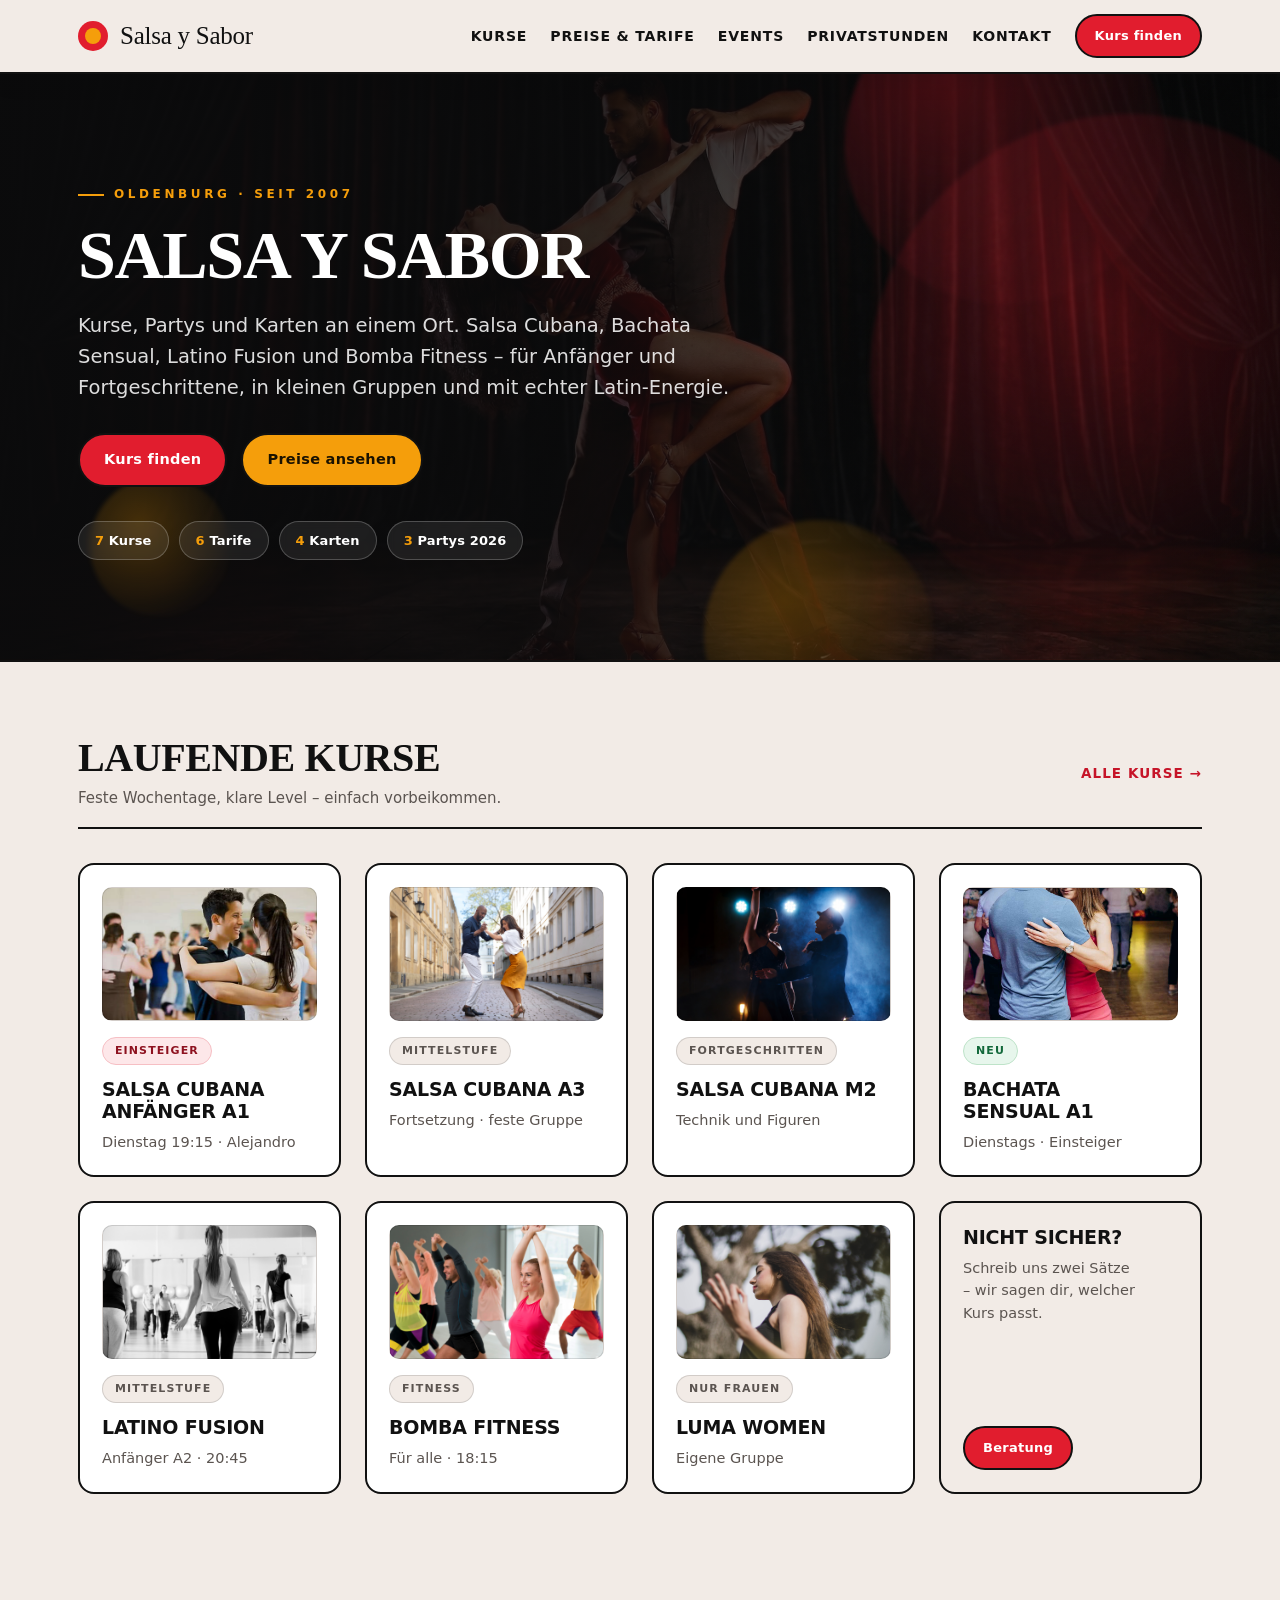
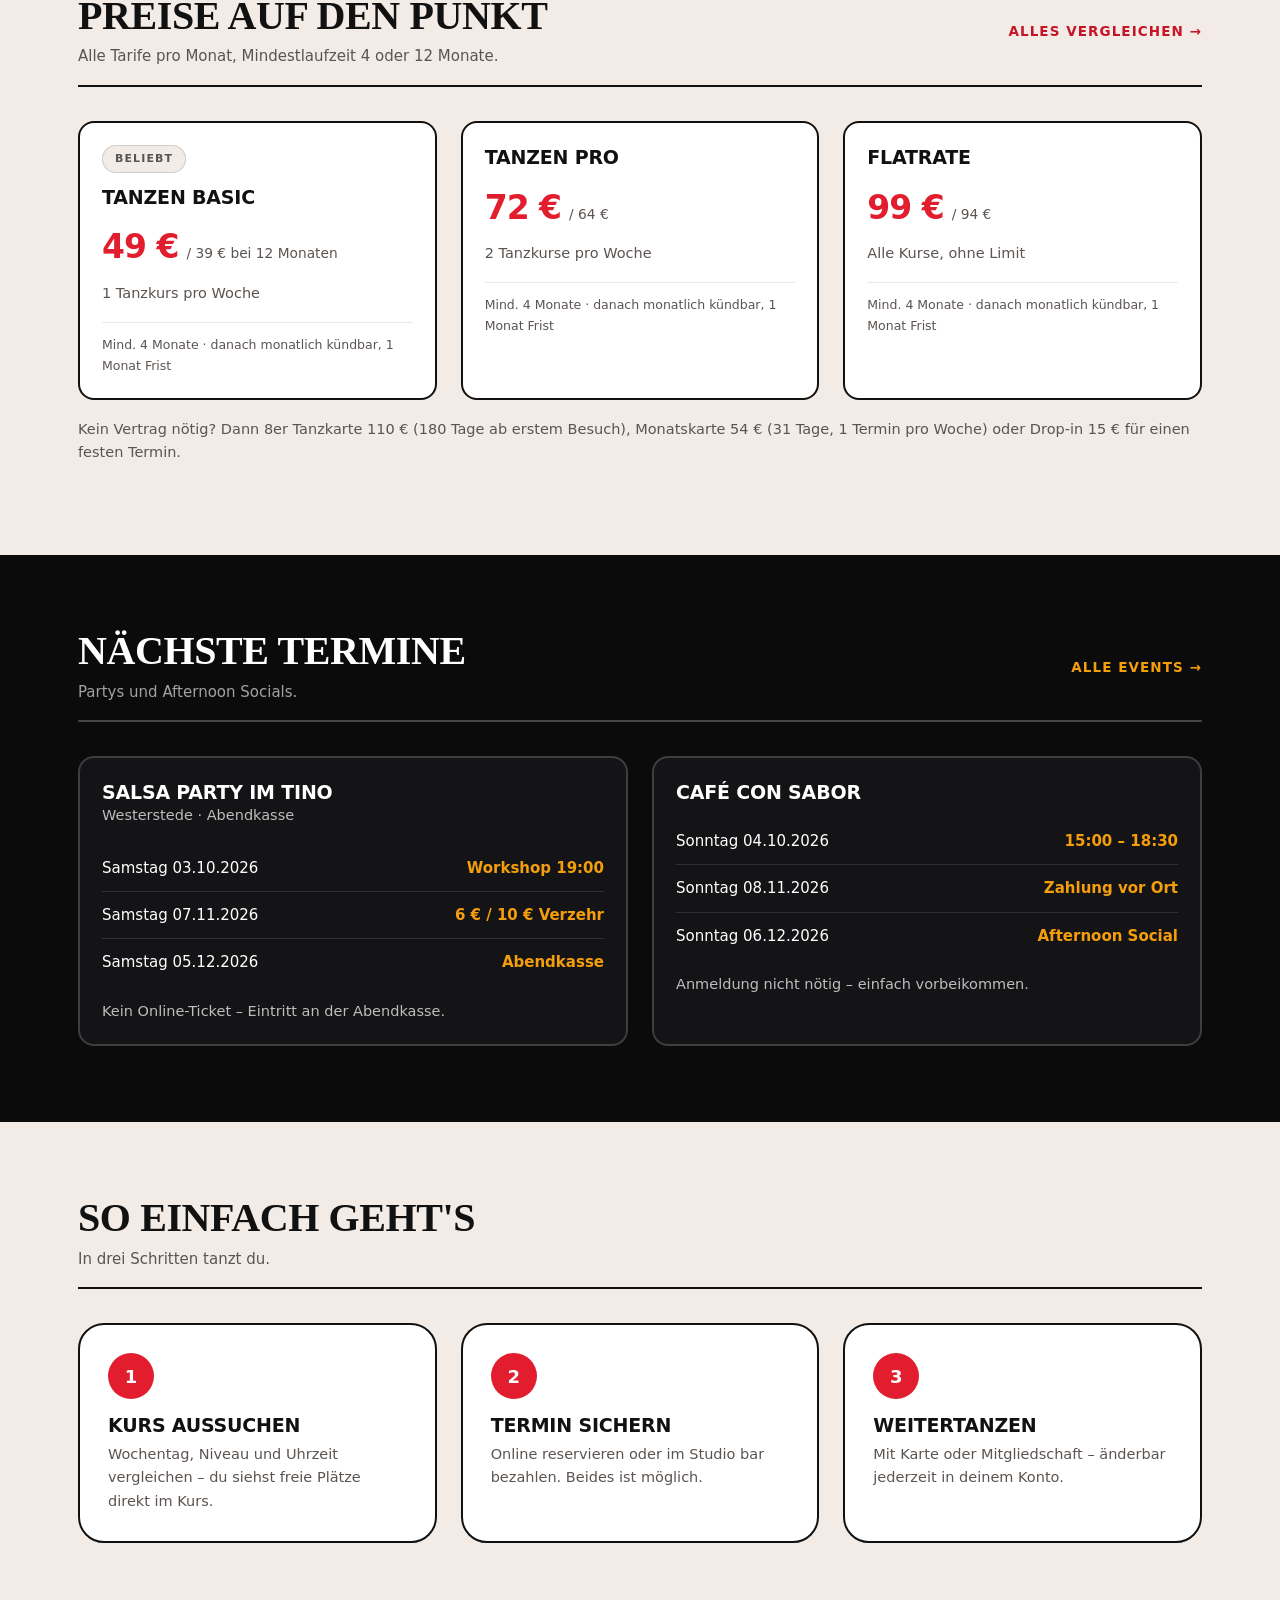
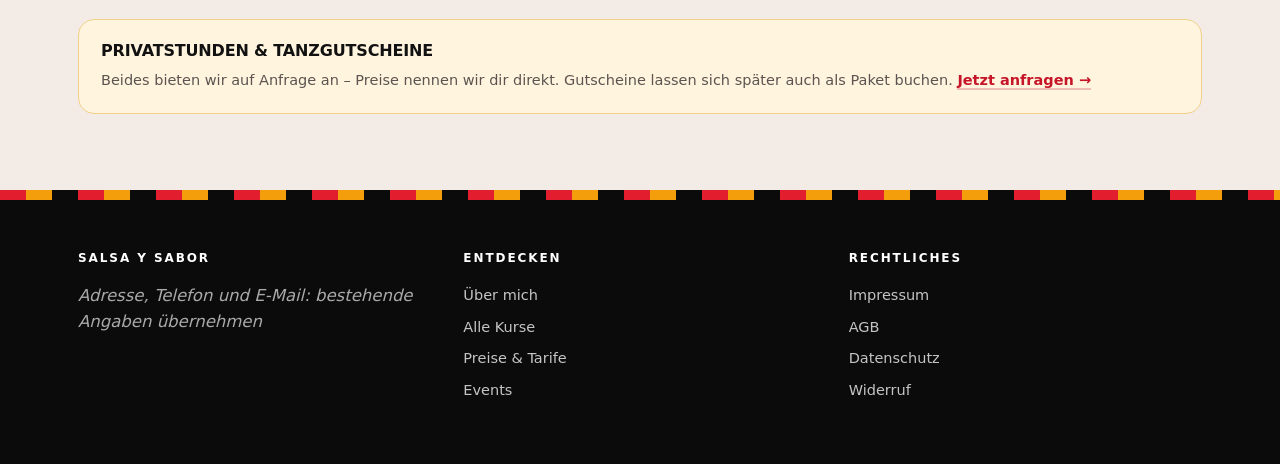
==== commit 3d21028b: "Pulido final Fiesta: ritmo, navegación adaptable y estados accesibles" ====
--- a/index.html
+++ b/index.html
@@ -12,14 +12,25 @@
 <header class="top">
   <div class="wrap bar">
     <a class="brand" href="index.html"><span class="dot"></span> Salsa y Sabor</a>
-    <nav class="nav">
+    <nav class="nav desktop-nav" aria-label="Hauptnavigation">
       <a href="kurse.html">Kurse</a>
       <a href="preise.html">Preise &amp; Tarife</a>
       <a href="events.html">Events</a>
       <a href="#service">Privatstunden</a>
-      <a href="#kontakt">Kontakt</a>
+      <a href="kontakt.html">Kontakt</a>
       <a class="btn small" href="kurse.html">Kurs finden</a>
     </nav>
+    <details class="mobile-menu">
+      <summary>Menü <span aria-hidden="true">☰</span></summary>
+      <nav class="nav" aria-label="Mobile Navigation">
+      <a href="kurse.html">Kurse</a>
+      <a href="preise.html">Preise &amp; Tarife</a>
+      <a href="events.html">Events</a>
+      <a href="#service">Privatstunden</a>
+      <a href="kontakt.html">Kontakt</a>
+      <a class="btn small" href="kurse.html">Kurs finden</a>
+    </nav>
+    </details>
   </div>
 </header>
 
@@ -68,7 +79,7 @@
       <article class="card" style="background:var(--cream)">
         <h3>Nicht sicher?</h3>
         <p>Schreib uns zwei Sätze – wir sagen dir, welcher Kurs passt.</p>
-        <p style="margin-top:12px"><a class="btn small" href="#kontakt">Beratung</a></p></article>
+        <p class="card-actions"><a class="btn small" href="kontakt.html">Beratung</a></p></article>
     </div>
   </section>
 
@@ -94,8 +105,6 @@
     <p class="note">Kein Vertrag nötig? Dann 8er Tanzkarte 110 € (180 Tage ab erstem Besuch),
       Monatskarte 54 € (31 Tage, 1 Termin pro Woche) oder Drop-in 15 € für einen festen Termin.</p>
   </section>
-</main>
-
 <div class="band">
   <section class="wrap">
     <div class="sec-head">
@@ -122,7 +131,7 @@
   </section>
 </div>
 
-<main>
+
   <section class="wrap">
     <div class="sec-head"><div><h2>So einfach geht's</h2><p>In drei Schritten tanzt du.</p></div></div>
     <div class="steps">
@@ -139,10 +148,12 @@
     <div class="callout amber">
       <h3>Privatstunden &amp; Tanzgutscheine</h3>
       <p>Beides bieten wir auf Anfrage an – Preise nennen wir dir direkt. Gutscheine lassen sich
-         später auch als Paket buchen. <a href="#kontakt" style="color:var(--red);font-weight:800">
+         später auch als Paket buchen. <a href="kontakt.html" style="color:var(--red-ink);font-weight:800">
          Jetzt anfragen →</a></p>
     </div>
   </section>
+
+
 </main>
 
 <div class="stripe"></div>
@@ -153,17 +164,18 @@
       <p class="ph">Adresse, Telefon und E-Mail: bestehende Angaben übernehmen</p>
     </div>
     <div>
-      <h4>Kurse</h4>
+      <h4>Entdecken</h4>
+      <a href="ueber-mich.html">Über mich</a>
       <a href="kurse.html">Alle Kurse</a>
       <a href="preise.html">Preise &amp; Tarife</a>
       <a href="events.html">Events</a>
     </div>
     <div>
       <h4>Rechtliches</h4>
-      <a href="#" class="ph">Impressum</a>
-      <a href="#" class="ph">AGB</a>
-      <a href="#" class="ph">Datenschutz</a>
-      <a href="#" class="ph">Widerruf</a>
+      <a href="legales.html#impressum">Impressum</a>
+      <a href="legales.html#agb">AGB</a>
+      <a href="legales.html#datenschutz">Datenschutz</a>
+      <a href="legales.html#widerruf">Widerruf</a>
     </div>
   </div>
 </footer>
--- a/estilos.css
+++ b/estilos.css
@@ -3,9 +3,15 @@
    Paleta real de marca (extraída de salsaysabor.de el 22-09-2026).
    Todo se define por tokens: cambiar de plantilla = cambiar este archivo.
 
-   Pulido profesional 23-09-2026: tipografía fluida, rejillas adaptables
-   (auto-fit), foco visible para teclado, contraste AA verificado, estados de
-   botón, selección, tabular-nums y respeto de prefers-reduced-motion.
+   v3 · 23-09-2026 — pulido final: ritmo, navegación compacta, tarjetas y tablas.
+   v2 · 23-09-2026 — pasada editorial:
+   · contraste tipográfico real: serif de display para titulares + sans para
+     interfaz y etiquetas (antes todo era sans bold mayúsculas);
+   · hero con formas suaves (gradiente/blur) en vez de círculos planos;
+   · cajas informativas con hairline sólido (fuera el borde discontinuo);
+   · espaciado y detalle de tarjetas/tabla/footer afinados;
+   · se mantiene: paleta, franjas, direcciones y accesibilidad v1
+     (foco visible, contraste AA con --red-ink, reduce-motion, auto-fit).
    ========================================================================== */
 
 :root{
@@ -17,19 +23,22 @@
   --cream:#F2EBE6;
   --white:#ffffff;
   --muted:#5B5450;
-  --muted-soft:#7A736D;
+  --muted-soft:#68615B;
   --line:rgba(17,17,17,.14);
+  --line-soft:rgba(17,17,17,.09);
   --radius-sm:10px;
   --radius:16px;
   --radius-lg:26px;
   --shadow-hard:8px 8px 0 var(--red);
-  --shadow-soft:0 16px 36px rgba(17,17,17,.10);
+  --shadow-soft:0 18px 40px rgba(17,17,17,.10);
   --shadow-header:0 8px 22px rgba(17,17,17,.07);
   --font-base:ui-sans-serif,system-ui,"Helvetica Neue",Arial,sans-serif;
   --font-display:Georgia,"Iowan Old Style","Times New Roman",serif;
   --pad:clamp(18px,4vw,28px);
-  --section-y:clamp(46px,6.5vw,62px);
-  --gap:clamp(16px,2.4vw,22px);
+  --content-width:1180px;
+  --heading-page:clamp(32px,4.4vw,48px);
+  --section-y:clamp(52px,7vw,76px);
+  --gap:clamp(16px,2.4vw,24px);
   --focus:3px solid var(--red);
   --focus-offset:2px;
 }
@@ -37,7 +46,7 @@
 *{box-sizing:border-box}
 html{
   scroll-behavior:smooth;
-  scroll-padding-top:96px;   /* anclas bajo la cabecera sticky */
+  scroll-padding-top:104px;
   -webkit-text-size-adjust:100%;
 }
 body{
@@ -51,26 +60,34 @@
 img{max-width:100%;height:auto;display:block}
 ::selection{background:var(--amber);color:var(--ink)}
 
-/* Foco visible en todo lo interactivo (teclado) */
-a:focus-visible,button:focus-visible,summary:focus-visible,input:focus-visible{
+:focus-visible{
   outline:var(--focus);outline-offset:var(--focus-offset);border-radius:4px;
 }
-/* En superficies oscuras el anillo es ámbar (mejor contraste) */
-.band a:focus-visible,.band button:focus-visible,footer a:focus-visible,footer button:focus-visible{
+.stage a:focus-visible,.band a:focus-visible,.band button:focus-visible,footer a:focus-visible,footer button:focus-visible{
   outline:3px solid var(--amber);
 }
 
-h1,h2,h3,h4{
-  margin:0;line-height:1.1;text-transform:uppercase;letter-spacing:-.02em;
+/* ── Jerarquía tipográfica ──────────────────────────────────────────────
+   Titulares en la serif de display (póster editorial); interfaz, etiquetas
+   y cuerpo en la sans del sistema. Esta mezcla es la que separa un cartel
+   moderno de una plantilla genérica. */
+h1,h2{
+  margin:0;line-height:1.02;text-transform:uppercase;letter-spacing:-.015em;
+  font-family:var(--font-display);font-weight:700;text-wrap:balance;
+}
+h3,h4{
+  margin:0;line-height:1.15;text-transform:uppercase;letter-spacing:-.01em;
   font-weight:800;text-wrap:balance;
 }
 p{text-wrap:pretty}
-h1{font-size:clamp(30px,4.6vw,44px)}
-h2{font-size:clamp(26px,3.4vw,36px)}
+h1,h2,h3,h4{overflow-wrap:break-word}
+h3,h4{hyphens:auto}
+h1{font-size:var(--heading-page)}
+h2{font-size:clamp(28px,3.6vw,40px)}
 h3{font-size:clamp(17px,1.6vw,19px)}
 .serif{font-family:var(--font-display);text-transform:none;letter-spacing:0;font-weight:600}
 
-.wrap{max-width:1180px;margin:0 auto;padding:0 var(--pad)}
+.wrap{max-width:var(--content-width);margin:0 auto;padding-inline:var(--pad)}
 .stack > * + *{margin-top:18px}
 
 /* ── Cabecera ───────────────────────────────────────────────────────────── */
@@ -78,89 +95,128 @@
   position:sticky;top:0;z-index:20;background:var(--cream);
   border-bottom:2px solid var(--ink);box-shadow:var(--shadow-header);
 }
-.top .bar{display:flex;align-items:center;justify-content:space-between;gap:20px;padding:13px 0}
+.top .bar{display:flex;align-items:center;justify-content:space-between;gap:20px;padding-block:14px}
 .brand{
   display:flex;align-items:center;gap:12px;font-family:var(--font-display);
-  font-size:clamp(20px,2vw,24px);text-decoration:none;color:var(--ink);
-  white-space:nowrap;
+  font-size:clamp(21px,2.1vw,25px);text-decoration:none;color:var(--ink);
+  white-space:nowrap;letter-spacing:-.01em;
 }
 .brand .dot{width:30px;height:30px;border-radius:50%;background:var(--red);position:relative;flex:0 0 auto}
 .brand .dot::after{content:"";position:absolute;inset:7px auto auto 7px;width:16px;height:16px;
                    border-radius:50%;background:var(--amber)}
-.nav{display:flex;align-items:center;gap:clamp(12px,1.8vw,22px);flex-wrap:wrap}
-.nav a{
-  color:var(--ink);text-decoration:none;font-weight:700;font-size:14.5px;
-  text-transform:uppercase;letter-spacing:.04em;padding:3px 0;
+.nav{display:flex;align-items:center;gap:clamp(12px,1.8vw,24px);flex-wrap:wrap}
+.nav a:not(.btn){
+  color:var(--ink);text-decoration:none;font-weight:700;font-size:14px;
+  text-transform:uppercase;letter-spacing:.06em;padding:3px 0;
   transition:color .12s ease;
 }
-.nav a:hover,.nav a[aria-current]{color:var(--red-ink)}
+.nav a:not(.btn):hover,.nav a[aria-current]{color:var(--red-ink)}
+.nav a[aria-current]{text-decoration:underline;text-underline-offset:7px;text-decoration-thickness:2px}
+.mobile-menu{display:none}
 
 /* ── Botones ────────────────────────────────────────────────────────────── */
 .btn{
   display:inline-flex;align-items:center;justify-content:center;gap:8px;
-  min-height:46px;padding:13px 22px;border-radius:999px;font-weight:800;
-  font-size:14.5px;text-decoration:none;border:2px solid var(--ink);
+  min-height:48px;padding:13px 24px;border-radius:999px;font-weight:800;
+  font-size:14.5px;letter-spacing:.02em;text-decoration:none;
+  border:2px solid var(--ink);
   background:var(--red);color:#fff;cursor:pointer;
   transition:transform .12s ease,background-color .12s ease,box-shadow .12s ease,color .12s ease;
 }
-.btn:hover{transform:translateY(-1px);box-shadow:0 10px 22px rgba(17,17,17,.12)}
+.btn:hover{transform:translateY(-1px);box-shadow:0 12px 26px rgba(17,17,17,.15)}
 .btn:active{transform:translateY(0);box-shadow:none}
 .btn.amber{background:var(--amber);color:#1a1200}
 .btn.ghost{background:transparent;color:var(--ink)}
-.btn.ghost:hover{background:rgba(17,17,17,.04);box-shadow:none}
+.btn.ghost:hover{background:rgba(17,17,17,.05);box-shadow:none}
 .btn.light{background:var(--white);color:var(--ink)}
-.btn.small{min-height:38px;padding:9px 16px;font-size:13px}
+.btn.small{min-height:44px;padding:9px 18px;font-size:13px}
 a.more{
-  font-size:14px;font-weight:800;color:var(--red-ink);text-decoration:none;
-  text-transform:uppercase;letter-spacing:.05em;white-space:nowrap;
-  border-bottom:2px solid transparent;transition:border-color .12s ease;
-}
-a.more:hover{border-color:currentColor}
-
-/* ── Bloque escenario con geometría ────────────────────────────────────── */
-.stage{background:var(--black);color:#fff;position:relative;overflow:hidden;
-       border-bottom:2px solid var(--ink)}
-.stage .shapes{position:absolute;inset:0;pointer-events:none}
-.stage .shapes i{position:absolute;display:block;border-radius:50%}
-.stage .s1{width:280px;height:280px;background:var(--red);right:8%;top:-70px}
-.stage .s2{width:420px;height:420px;background:rgba(225,29,46,.55);right:-60px;top:60px}
-.stage .s3{width:190px;height:190px;background:var(--amber);right:26%;bottom:-70px}
-.stage .s4{width:120px;height:120px;background:rgba(245,158,11,.7);left:8%;bottom:40px}
+  font-size:13.5px;font-weight:800;color:var(--red-ink);text-decoration:none;
+  text-transform:uppercase;letter-spacing:.08em;white-space:nowrap;
+  display:inline-flex;align-items:center;gap:6px;
+  transition:gap .14s ease;
+}
+a.more:hover{gap:10px}
+
+/* ── Bloque escenario con geometría ──────────────────────────────────────
+   Formas suaves (gradiente + desenfoque leve) en lugar de círculos planos;
+   el degradado lateral vuelve legible el texto sin apagar la foto. */
+.stage{
+  background:
+    radial-gradient(1200px 600px at 82% 18%, rgba(225,29,46,.24), transparent 60%),
+    var(--black);
+  color:#fff;position:relative;overflow:hidden;border-bottom:2px solid var(--ink);
+}
+.stage .shapes{position:absolute;inset:0;pointer-events:none;filter:saturate(1.05)}
+.stage .shapes i{
+  position:absolute;display:block;border-radius:50%;
+  filter:blur(2px);opacity:.55;mix-blend-mode:screen;
+}
+.stage .s1{width:320px;height:320px;right:9%;top:-90px;
+  background:radial-gradient(circle at 30% 30%, rgba(225,29,46,.95), rgba(225,29,46,.15) 70%)}
+.stage .s2{width:520px;height:520px;right:-110px;top:40px;opacity:.35;
+  background:radial-gradient(circle at 40% 35%, rgba(225,29,46,.9), rgba(225,29,46,.05) 72%)}
+.stage .s3{width:230px;height:230px;right:27%;bottom:-90px;
+  background:radial-gradient(circle at 35% 35%, rgba(245,158,11,.95), rgba(245,158,11,.1) 72%)}
+.stage .s4{width:140px;height:140px;left:7%;bottom:44px;opacity:.5;
+  background:radial-gradient(circle at 35% 35%, rgba(245,158,11,.9), rgba(245,158,11,.08) 72%)}
 .stage.photo{background-image:
-    linear-gradient(100deg,rgba(11,11,12,.95) 0%,rgba(11,11,12,.80) 42%,rgba(11,11,12,.40) 100%),
+    linear-gradient(100deg,rgba(11,11,12,.96) 0%,rgba(11,11,12,.84) 44%,rgba(11,11,12,.42) 100%),
+    linear-gradient(180deg, rgba(11,11,12,.25), rgba(11,11,12,0) 40%, rgba(11,11,12,.35)),
     url('img/hero-cortina.jpg');
   background-size:cover;background-position:center}
-.stage.photo .shapes{opacity:.45}
-.stage .inner{position:relative;padding:clamp(54px,8vw,76px) 0 clamp(58px,8.5vw,76px);max-width:760px}
-.kicker{font-size:12px;letter-spacing:.28em;text-transform:uppercase;color:var(--amber);font-weight:800}
-.stage h1{font-size:clamp(36px,8vw,62px);margin:14px 0}
-.stage p{color:rgba(255,255,255,.85);font-size:clamp(17px,2.1vw,19px);max-width:52ch;
-         text-transform:none;letter-spacing:0;font-weight:400;font-family:var(--font-base)}
-.actions{display:flex;gap:14px;flex-wrap:wrap;margin-top:26px}
-.chips{display:flex;gap:12px;flex-wrap:wrap;margin-top:30px}
-.chip{background:rgba(255,255,255,.10);border:1px solid rgba(255,255,255,.28);border-radius:999px;
-      padding:8px 16px;font-size:13px;font-weight:700}
-.chip b{color:var(--amber)}
+.stage.photo .shapes{opacity:.5}
+.stage .inner{position:relative;padding-block:clamp(64px,9vw,104px) clamp(66px,9vw,100px);max-width:var(--content-width)}
+.stage .inner-compact{padding-block:clamp(44px,6vw,64px)}
+.stage .inner-compact h1{font-size:var(--heading-page);max-width:24ch}
+.stage .inner > p{max-width:54ch}
+.kicker{
+  display:inline-flex;align-items:center;gap:10px;
+  font-size:12px;letter-spacing:.3em;text-transform:uppercase;
+  color:var(--amber);font-weight:800;
+}
+.kicker::before{content:"";width:26px;height:2px;background:var(--amber);display:block}
+.stage h1{font-size:clamp(40px,8.4vw,68px);margin:16px 0 14px;letter-spacing:-.02em}
+.stage p{color:rgba(255,255,255,.86);font-size:clamp(17px,2.1vw,19.5px);max-width:54ch;
+         text-transform:none;letter-spacing:0;font-weight:400;font-family:var(--font-base);
+         line-height:1.6}
+.actions{display:flex;gap:14px;flex-wrap:wrap;margin-top:30px}
+.chips{display:flex;gap:10px;flex-wrap:wrap;margin-top:34px}
+.chip{
+  background:rgba(255,255,255,.08);border:1px solid rgba(255,255,255,.22);border-radius:999px;
+  padding:8px 16px;font-size:13px;font-weight:600;letter-spacing:.01em;
+  backdrop-filter:blur(4px);
+}
+.chip b{color:var(--amber);font-weight:800}
 
 /* ── Secciones ─────────────────────────────────────────────────────────── */
-section{padding:var(--section-y) 0}
-.sec-head{display:flex;align-items:flex-end;justify-content:space-between;gap:24px;
-          border-bottom:2px solid var(--ink);padding-bottom:14px;margin-bottom:clamp(22px,3vw,30px);
-          flex-wrap:wrap}
-.sec-head h2{font-size:clamp(26px,3.4vw,36px)}
-.sec-head p{margin:6px 0 0;color:var(--muted);font-size:15px;text-transform:none;letter-spacing:0;
-            font-weight:400}
+section{padding-block:var(--section-y)}
+.sec-head{
+  display:flex;align-items:baseline;justify-content:space-between;gap:24px;
+  border-bottom:2px solid var(--ink);padding-bottom:16px;margin-bottom:clamp(24px,3.2vw,34px);
+  flex-wrap:wrap;
+}
+.sec-head h2{letter-spacing:-.01em}
+.sec-head p{
+  margin:8px 0 0;color:var(--muted);font-size:15px;text-transform:none;letter-spacing:0;
+  font-weight:400;font-family:var(--font-base);
+}
+.sec-head .more{align-self:center}
 
 /* ── Rejillas ──────────────────────────────────────────────────────────── */
 .grid{display:grid;gap:var(--gap)}
-.c4{grid-template-columns:repeat(auto-fit,minmax(230px,1fr))}
-.c3{grid-template-columns:repeat(auto-fit,minmax(260px,1fr))}
-.c2{grid-template-columns:repeat(auto-fit,minmax(300px,1fr))}
+.c4{grid-template-columns:repeat(auto-fit,minmax(min(100%,230px),1fr))}
+.c3{grid-template-columns:repeat(auto-fit,minmax(min(100%,270px),1fr))}
+.c2{grid-template-columns:repeat(auto-fit,minmax(min(100%,400px),1fr))}
+
+.grid > *{min-width:0}
+.facts-grid{grid-template-columns:repeat(auto-fit,minmax(min(100%,190px),1fr))}
+.event-grid{align-items:start}
 
 /* ── Tarjetas ──────────────────────────────────────────────────────────── */
 .card{
   display:flex;flex-direction:column;background:var(--white);
-  border:2px solid var(--ink);border-radius:var(--radius);padding:20px;
+  border:2px solid var(--ink);border-radius:var(--radius);padding:22px;
   transition:box-shadow .14s ease,transform .14s ease;
 }
 .card:hover{box-shadow:var(--shadow-soft);transform:translateY(-2px)}
@@ -169,8 +225,10 @@
 .card .tag{align-self:flex-start}
 .card h3{margin-top:2px}
 .card p{margin:8px 0 0;color:var(--muted);font-size:14.5px;text-transform:none;letter-spacing:0;
-        font-weight:400}
-.card > :last-child{margin-top:auto}   /* acciones ancladas abajo */
+        font-weight:400;line-height:1.55}
+.card > .card-actions{margin-top:auto;padding-top:18px;display:flex;gap:10px;flex-wrap:wrap}
+.card > .terms:last-child{margin-top:18px}
+.card > .note:last-child{margin-top:18px}
 .thumb{height:104px;border-radius:var(--radius-sm);margin-bottom:14px;border:1px solid var(--line);
        background:
          radial-gradient(circle at 78% 22%,var(--amber) 0 26px,transparent 27px),
@@ -179,76 +237,118 @@
          var(--cream);
        display:flex;align-items:flex-end;padding:10px;color:var(--muted);font-size:10.5px;
        letter-spacing:.14em;text-transform:uppercase}
-/* foto real en tarjeta de curso */
-.ph-img{width:100%;aspect-ratio:16/10;height:auto;border-radius:var(--radius-sm);margin-bottom:14px;
-        background:var(--cream) center/cover no-repeat;border:1px solid var(--line)}
+.ph-img{
+  width:100%;aspect-ratio:16/10;height:auto;border-radius:var(--radius-sm);margin-bottom:16px;
+  background:var(--cream) center/cover no-repeat;border:1px solid var(--line);
+}
 .cover-sm{width:100%;max-width:520px;aspect-ratio:16/9;height:auto;object-fit:cover;border:2px solid var(--ink);
           border-radius:var(--radius)}
 .poster{width:100%;max-width:260px;border:2px solid var(--ink);border-radius:var(--radius)}
-.tag{display:inline-block;margin-bottom:10px;background:var(--cream);border:1px solid var(--line);
-     border-radius:999px;padding:4px 12px;font-size:11.5px;font-weight:800;text-transform:uppercase;
-     letter-spacing:.08em}
+.tag{
+  display:inline-block;margin-bottom:12px;background:var(--cream);border:1px solid var(--line);
+  border-radius:999px;padding:4px 12px;font-size:11px;font-weight:800;text-transform:uppercase;
+  letter-spacing:.1em;color:var(--muted);
+}
 .tag.red{background:#FDE7E9;border-color:#F6BFC4;color:#8E1220}
 .tag.green{background:#E7F6EC;border-color:#BEE3C9;color:#12683A}
-.price{display:flex;align-items:baseline;gap:8px;margin-top:10px}
-.price b{font-size:clamp(26px,3.4vw,32px);color:var(--red);letter-spacing:-.03em;
+.price{display:flex;align-items:baseline;gap:8px;margin-top:12px}
+.price b{font-size:clamp(27px,3.4vw,33px);color:var(--red);letter-spacing:-.03em;font-weight:800;
          font-variant-numeric:tabular-nums}
 .price small{color:var(--muted)}
-.terms{margin-top:14px;padding-top:12px;border-top:1px dashed var(--line);font-size:12.5px;
+.terms{margin-top:14px;padding-top:12px;border-top:1px solid var(--line-soft);font-size:12.5px;
        color:var(--muted)}
-.note{color:var(--muted);font-size:14.5px;margin-top:16px}
+.note{color:var(--muted);font-size:14.5px;margin-top:18px}
+
+/* ── Fila de datos (Niveau · Tag · Stil · Plätze) ───────────────────────── */
+.spec-grid{
+  display:grid;grid-template-columns:repeat(4,minmax(0,1fr));
+  background:var(--white);border:1px solid var(--line);border-radius:var(--radius);
+  overflow:hidden;margin-bottom:clamp(24px,3vw,34px);
+}
+.spec{padding:16px 20px;border-left:1px solid var(--line)}
+.spec:first-child{border-left:0}
+.spec-label{
+  display:block;font-size:10.5px;font-weight:800;letter-spacing:.18em;text-transform:uppercase;
+  color:var(--red-ink);margin-bottom:5px;
+}
+.spec p{margin:0;color:var(--ink);font-size:14.5px;line-height:1.5}
+@media (max-width:1000px){
+  .spec-grid{grid-template-columns:repeat(2,minmax(0,1fr))}
+  .spec:nth-child(odd){border-left:0}
+  .spec:nth-child(n+3){border-top:1px solid var(--line)}
+}
+@media (max-width:640px){
+  .spec-grid{grid-template-columns:1fr}
+  .spec{border-left:0}
+  .spec + .spec{border-top:1px solid var(--line)}
+}
 
 /* ── Franja de eventos / banda oscura ──────────────────────────────────── */
 .band{background:var(--black);color:#fff}
-.band .sec-head{border-color:rgba(255,255,255,.28)}
-.band .sec-head p{color:rgba(255,255,255,.65)}
-.band .card{background:#141416;border-color:rgba(255,255,255,.22);color:#fff}
-.band .card:hover{box-shadow:0 16px 36px rgba(0,0,0,.45)}
+.band .sec-head{border-color:rgba(255,255,255,.24)}
+.band .sec-head p{color:rgba(255,255,255,.62)}
+.band .card{background:#141416;border-color:rgba(255,255,255,.18);color:#fff}
+.band .card:hover{box-shadow:0 18px 40px rgba(0,0,0,.5)}
 .band .card p{color:rgba(255,255,255,.72)}
 .when{list-style:none;padding:0;margin:14px 0 0}
-.when li{display:flex;justify-content:space-between;gap:14px;padding:10px 0;
-         border-top:1px solid rgba(255,255,255,.16);font-size:15px;flex-wrap:wrap}
+.when li{display:flex;justify-content:space-between;gap:14px;padding:11px 0;
+         border-top:1px solid var(--line);font-size:15px;flex-wrap:wrap}
+.band .when li{border-color:rgba(255,255,255,.12)}
 .when li:first-child{border-top:0}
-.when span:last-child{color:var(--amber);font-weight:700}
+.when span:last-child{color:var(--amber);font-weight:700;font-variant-numeric:tabular-nums}
 
 /* ── Pasos ─────────────────────────────────────────────────────────────── */
-.steps{display:grid;grid-template-columns:repeat(auto-fit,minmax(260px,1fr));gap:22px}
-.step{background:var(--white);border:2px solid var(--ink);border-radius:var(--radius-lg);padding:26px;
-      transition:box-shadow .14s ease,transform .14s ease}
+.steps{display:grid;grid-template-columns:repeat(auto-fit,minmax(min(100%,260px),1fr));gap:var(--gap)}
+.step{
+  background:var(--white);border:2px solid var(--ink);border-radius:var(--radius-lg);padding:28px;
+  transition:box-shadow .14s ease,transform .14s ease;
+}
 .step:hover{box-shadow:var(--shadow-soft);transform:translateY(-2px)}
-.step .num{width:44px;height:44px;border-radius:50%;background:var(--red);color:#fff;font-weight:800;
-           display:flex;align-items:center;justify-content:center;font-size:18px}
-.step h3{font-size:19px;margin:14px 0 6px}
+.step .num{
+  width:46px;height:46px;border-radius:50%;background:var(--red);color:#fff;font-weight:800;
+  display:flex;align-items:center;justify-content:center;font-size:18px;
+  font-variant-numeric:tabular-nums;
+}
+.step h3{font-size:19px;margin:16px 0 6px}
 .step p{margin:0;color:var(--muted);font-size:14.5px;text-transform:none;letter-spacing:0;font-weight:400}
 
 /* ── Tabla comparativa ─────────────────────────────────────────────────── */
-.table{width:100%;border-collapse:separate;border-spacing:0;background:var(--white);
-       border:2px solid var(--ink);border-radius:var(--radius-lg);overflow:hidden;
-       font-variant-numeric:tabular-nums}
-.table th,.table td{padding:15px 18px;text-align:left;border-bottom:1px solid var(--line);
+.table{
+  width:100%;border-collapse:separate;border-spacing:0;background:var(--white);
+  border:2px solid var(--ink);border-radius:var(--radius-lg);overflow:hidden;
+  font-variant-numeric:tabular-nums;
+}
+.table th,.table td{padding:16px 20px;text-align:left;border-bottom:1px solid var(--line-soft);
                     font-size:15.5px}
-.table thead th{background:var(--black);color:#fff;font-size:13px;text-transform:uppercase;
-                letter-spacing:.08em}
+.table thead th{
+  background:var(--black);color:#fff;font-size:12px;font-weight:800;text-transform:uppercase;
+  letter-spacing:.12em;padding-top:18px;padding-bottom:18px;
+}
 .table tbody tr:last-child td{border-bottom:0}
 .table tbody tr:nth-child(even){background:#FBF8F6}
-.table td b{font-size:19px;color:var(--red)}
+.table td b{font-size:19px;color:var(--red);font-weight:800}
+.table-scroll{overflow-x:auto;border-radius:var(--radius-lg);scrollbar-color:var(--red-ink) var(--cream)}
+.table-scroll .table{min-width:650px}
+.table-hint{display:none}
 @media (max-width:700px){
-  .table{display:block;overflow-x:auto;-webkit-overflow-scrolling:touch}
-  .table thead,.table tbody{white-space:nowrap}
-}
-
-/* ── Avisos y notas de reglas ──────────────────────────────────────────── */
-.callout{background:var(--white);border:2px dashed var(--ink);border-radius:var(--radius);padding:20px}
-.callout.amber{background:#FFF4DE;border-style:solid}
-.callout.red{background:#FDE7E9;border-style:solid;border-color:#C0392B}
-.callout h3{font-size:17px;margin-bottom:8px}
+  .table-hint{display:block;color:var(--muted);font-size:13px;margin:0 0 12px}
+  .table th,.table td{padding:14px 16px}
+}
+
+/* ── Avisos y notas ────────────────────────────────────────────────────── */
+.callout{
+  background:var(--white);border:1px solid var(--line);border-radius:var(--radius);padding:22px;
+}
+.callout h3{font-size:16px;margin-bottom:8px}
 .callout p{margin:0;color:var(--muted);font-size:14.5px;text-transform:none;letter-spacing:0;
-           font-weight:400}
+           font-weight:400;line-height:1.55}
+.callout.amber{background:#FFF4DE;border-color:#F1D08A}
+.callout.red{background:#FDE7E9;border-color:#F6BFC4}
 .callout a,.note a{color:var(--red-ink);font-weight:800;text-decoration:none;
                    border-bottom:2px solid rgba(198,20,40,.25)}
 .callout a:hover,.note a:hover{border-bottom-color:currentColor}
-.faq{background:var(--white);border:2px solid var(--ink);border-radius:var(--radius);padding:0 22px}
-.faq details{padding:16px 0;border-bottom:1px solid var(--line)}
+.faq{background:var(--white);border:1px solid var(--line);border-radius:var(--radius);padding:0 24px}
+.faq details{padding:18px 0;border-bottom:1px solid var(--line-soft)}
 .faq details:last-child{border-bottom:0}
 .faq summary{cursor:pointer;font-weight:800;font-size:16px;text-transform:none;letter-spacing:0}
 .faq summary::marker{color:var(--red)}
@@ -256,33 +356,60 @@
        font-weight:400}
 
 /* ── Pie ───────────────────────────────────────────────────────────────── */
-footer{background:var(--black);color:rgba(255,255,255,.78);padding:44px 0 52px;margin-top:20px}
-footer .cols{display:grid;grid-template-columns:repeat(auto-fit,minmax(220px,1fr));gap:28px}
-footer h4{color:#fff;font-size:15px;margin-bottom:10px}
-footer a{color:rgba(255,255,255,.78);text-decoration:none;display:block;padding:3px 0;font-size:14.5px;
+footer{background:var(--black);color:rgba(255,255,255,.76);padding:52px 0 58px;margin-top:0}
+footer .cols{display:grid;grid-template-columns:repeat(auto-fit,minmax(220px,1fr));gap:32px}
+footer h4{
+  color:#fff;font-size:12px;margin-bottom:14px;letter-spacing:.16em;text-transform:uppercase;
+}
+footer a{color:rgba(255,255,255,.76);text-decoration:none;display:block;padding:4px 0;font-size:14.5px;
          transition:color .12s ease}
 footer a:hover{color:var(--amber)}
+footer .ph{color:rgba(255,255,255,.65);font-style:italic}
 .ph{color:var(--muted-soft);font-style:italic}
-footer .ph{color:rgba(255,255,255,.42)}
 .stripe{height:10px;background:repeating-linear-gradient(90deg,
         var(--red) 0 26px,var(--amber) 26px 52px,var(--black) 52px 78px)}
 
 /* ── Formularios (mockup) ──────────────────────────────────────────────── */
-input[type="checkbox"]{accent-color:var(--red);width:18px;height:18px}
-label{color:var(--ink)}
+input[type="checkbox"]{accent-color:var(--red);width:18px;height:18px;flex:0 0 18px;margin:4px 0 0}
+label{color:var(--ink);font-size:15px}
+
+/* Navegación compacta nativa: sin JavaScript ni enlaces escondidos sin acceso. */
+@media (max-width:1100px){
+  .desktop-nav{display:none}
+  .top{position:relative}
+  .top .bar{min-height:76px}
+  .mobile-menu{display:block}
+  .mobile-menu summary{list-style:none;cursor:pointer;display:flex;align-items:center;gap:10px;
+    min-height:44px;padding:8px 14px;border:1px solid var(--ink);border-radius:999px;
+    font-size:14px;font-weight:700}
+  .mobile-menu summary::-webkit-details-marker{display:none}
+  .mobile-menu[open] summary{background:var(--ink);color:var(--white)}
+  .mobile-menu .nav{position:absolute;top:100%;left:0;right:0;display:flex;align-items:stretch;
+    flex-direction:column;gap:4px;padding:18px var(--pad) 24px;background:var(--cream);
+    border-bottom:2px solid var(--ink);box-shadow:var(--shadow-header)}
+  .mobile-menu .nav a{min-height:44px;display:flex;align-items:center}
+  html{scroll-padding-top:24px}
+}
 
 /* ── Móvil fino ────────────────────────────────────────────────────────── */
 @media (max-width:640px){
-  .stage .s1{width:190px;height:190px;top:-60px}
-  .stage .s2{width:260px;height:260px;top:40px}
-  .stage .s3{width:130px;height:130px;bottom:-50px}
-  .stage .s4{width:84px;height:84px;bottom:26px}
-  .top .bar{gap:12px;padding:11px 0}
+  .stage .s1{width:200px;height:200px;top:-70px}
+  .stage .s2{width:300px;height:300px;top:30px;right:-90px}
+  .stage .s3{width:150px;height:150px;bottom:-60px}
+  .stage .s4{width:90px;height:90px;bottom:24px}
+  .top .bar{gap:12px;padding-block:12px}
   .brand .dot{width:26px;height:26px}
   .brand .dot::after{inset:6px auto auto 6px;width:14px;height:14px}
-}
-
-/* ── Movimiento reducido ──────────────────────────────────────────────── */
+  .btn{min-height:46px}
+  .stage h1{font-size:clamp(34px,9vw,48px)}
+  .actions{gap:10px}
+  .actions .btn{flex:1 1 auto}
+  .card{padding:20px}
+  .when li{gap:4px 14px}
+  .sec-head{gap:14px}
+  .faq{padding-inline:18px}
+}
+
 @media (prefers-reduced-motion: reduce){
   html{scroll-behavior:auto}
   *,*::before,*::after{transition:none !important;animation:none !important}
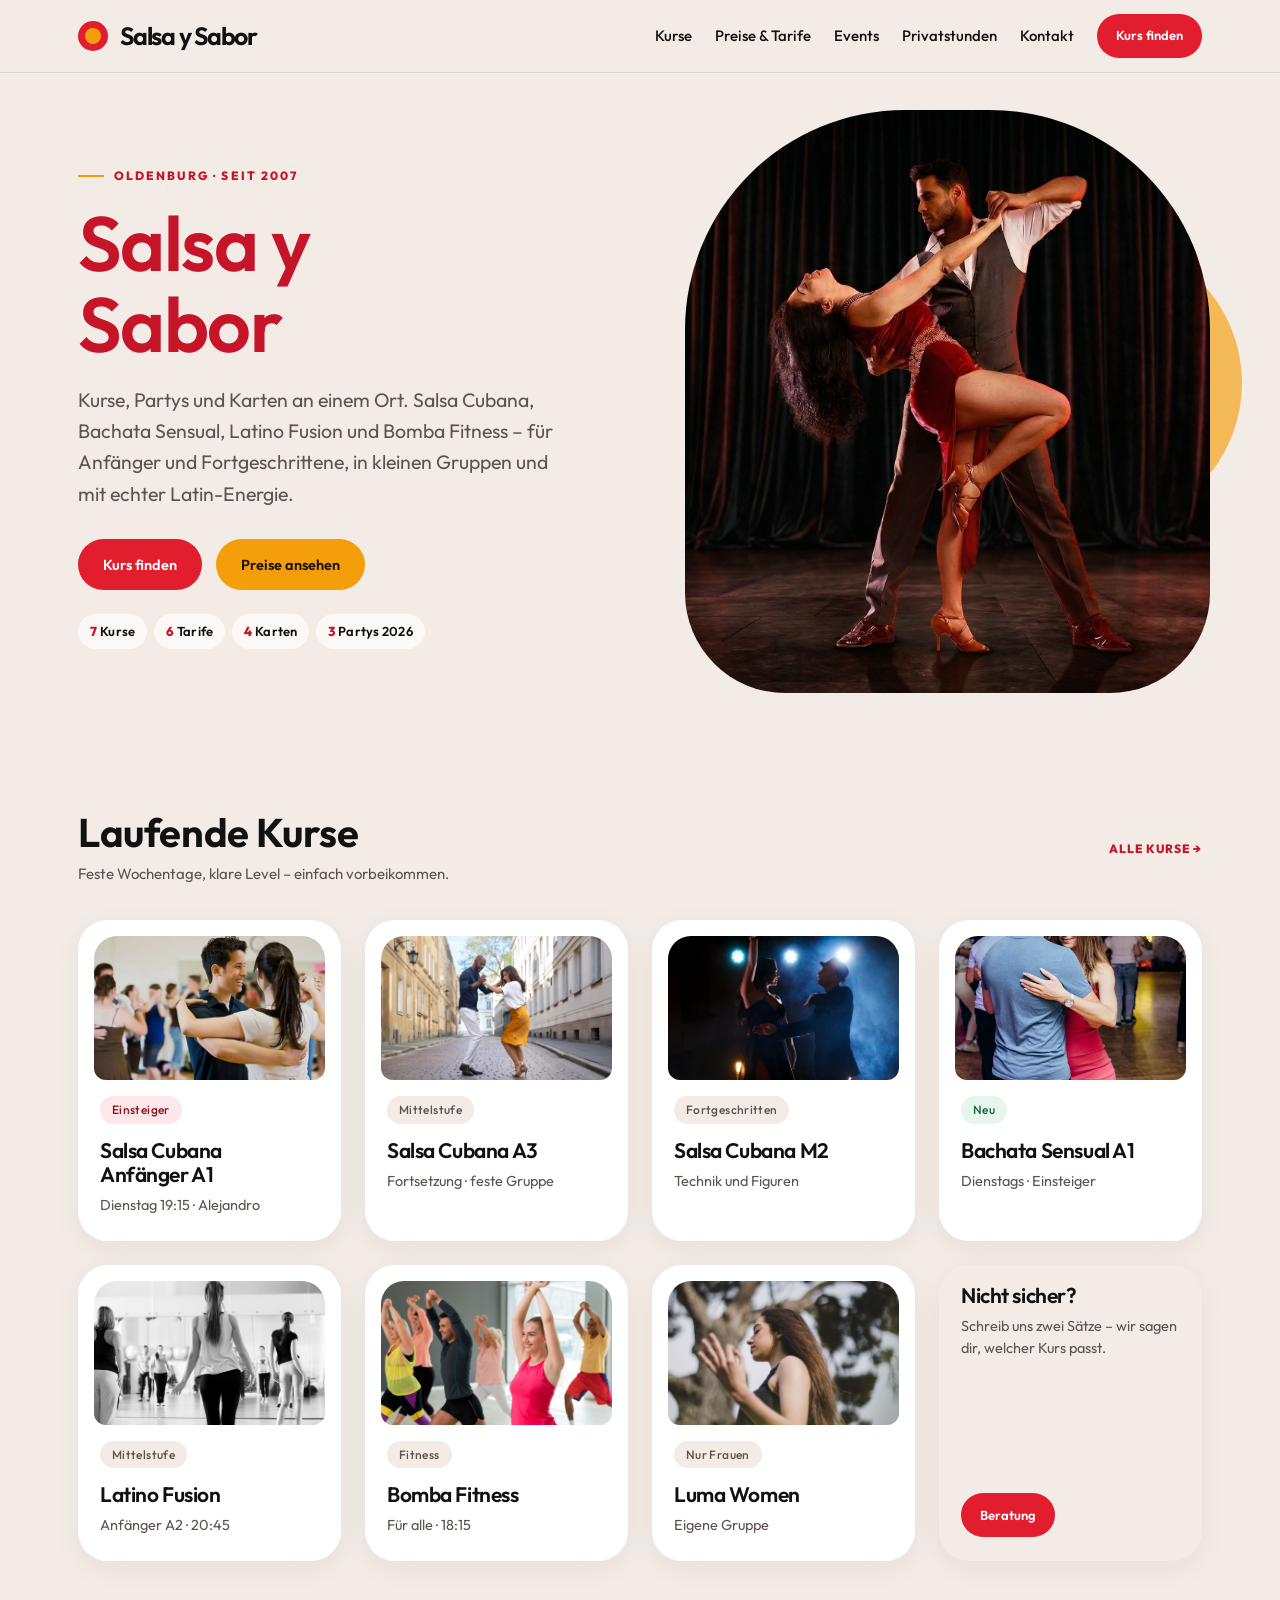
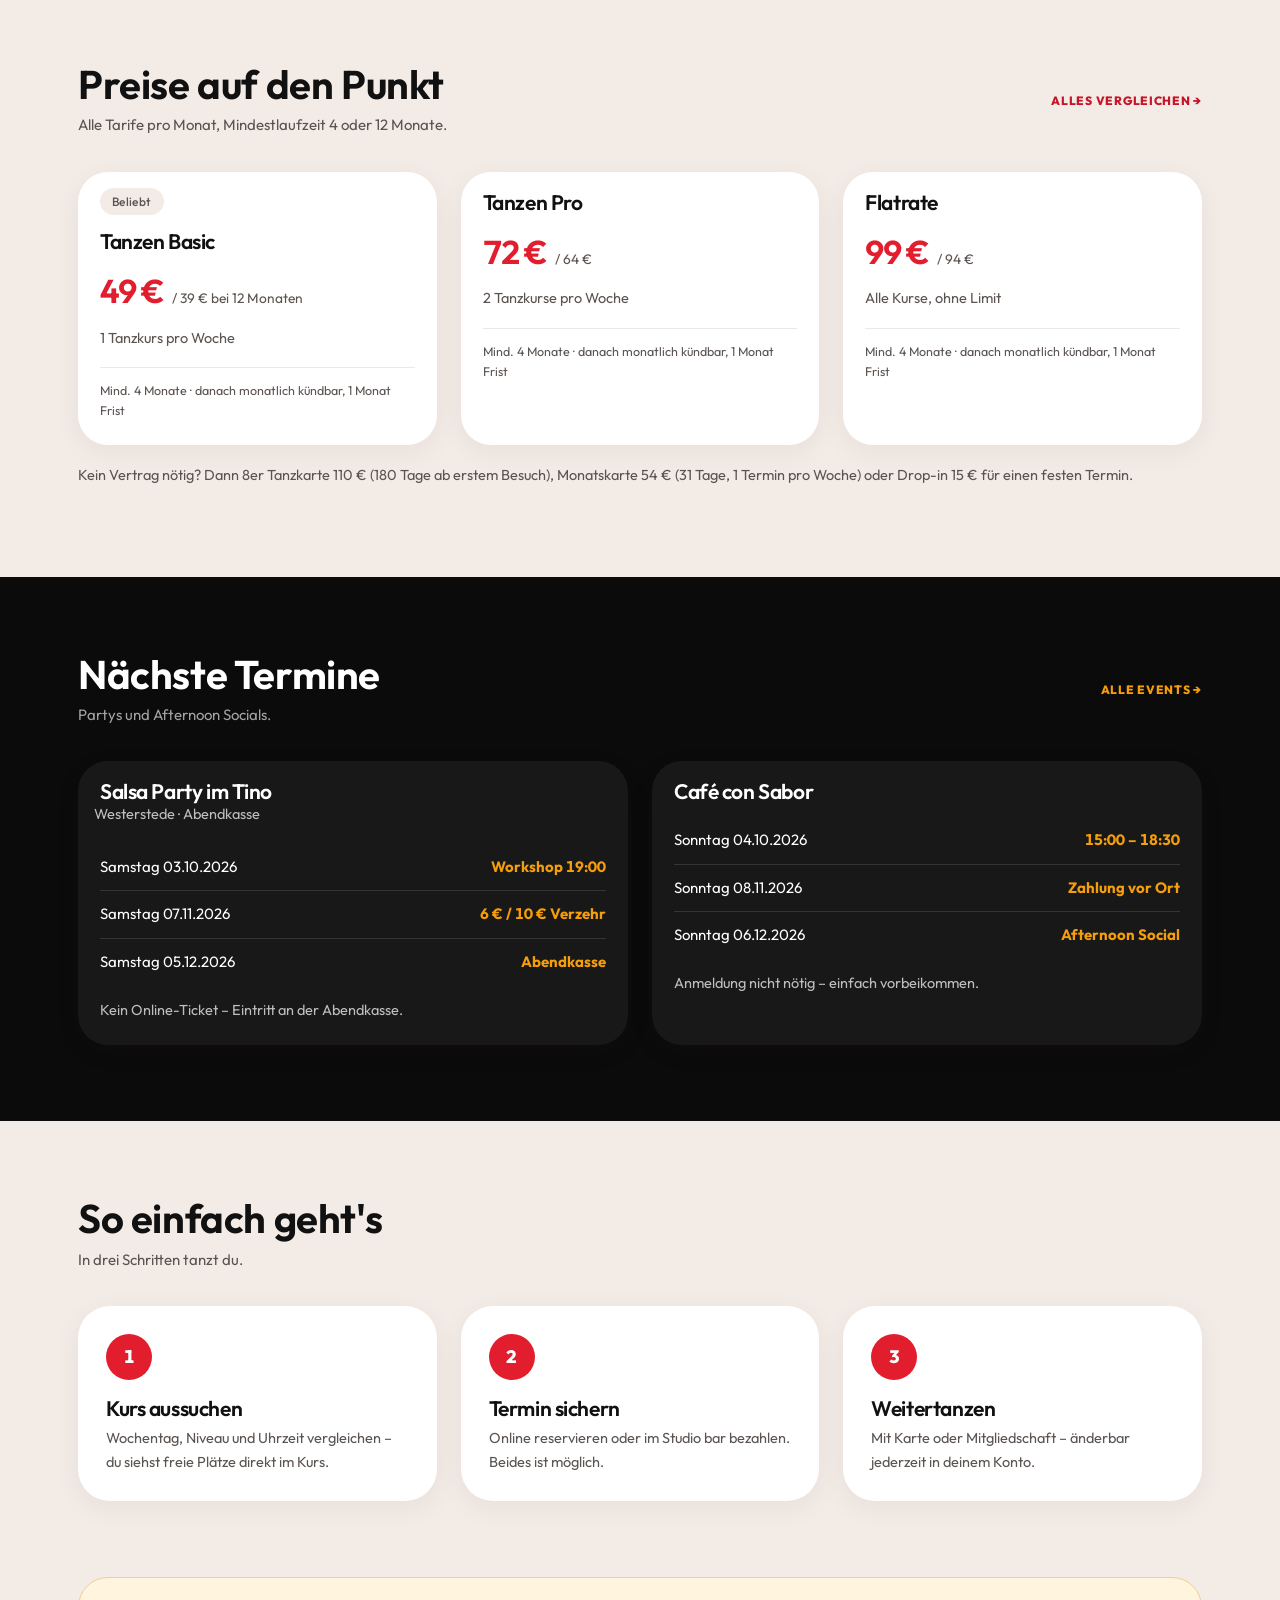
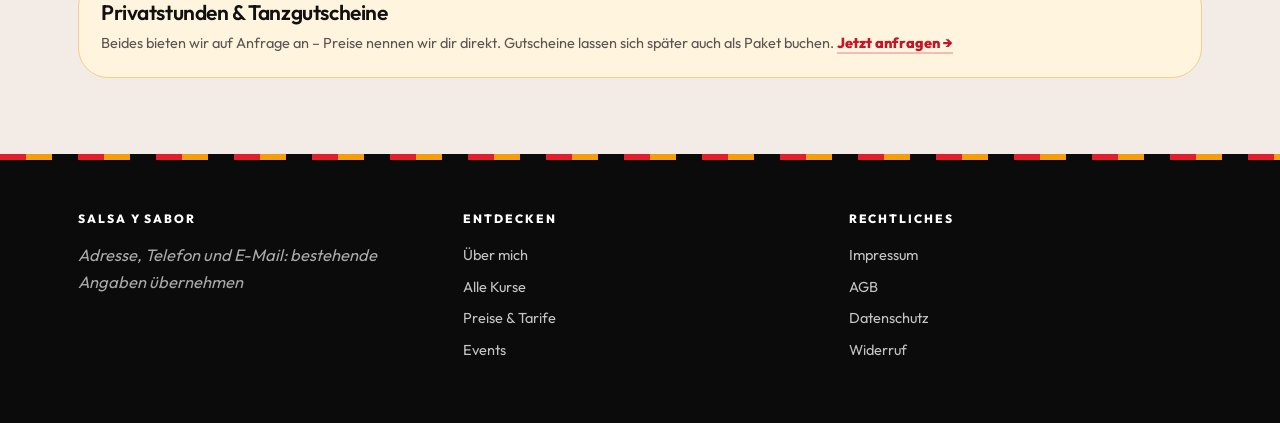
==== commit 8b5a9c9a: "Apply owner-selected Ritmo suave design" ====
--- a/index.html
+++ b/index.html
@@ -5,9 +5,9 @@
 <meta name="viewport" content="width=device-width, initial-scale=1">
 <meta name="theme-color" content="#F2EBE6">
 <title>Salsa y Sabor — Tanzschule Oldenburg</title>
-<link rel="stylesheet" href="estilos.css">
+<link rel="stylesheet" href="estilos.css?v=20260923-ritmo-suave">
 </head>
-<body>
+<body class="suave">
 
 <header class="top">
   <div class="wrap bar">
@@ -38,7 +38,7 @@
   <div class="shapes"><i class="s1"></i><i class="s2"></i><i class="s3"></i><i class="s4"></i></div>
   <div class="wrap inner">
     <div class="kicker">Oldenburg · seit 2007</div>
-    <h1>Salsa y Sabor</h1>
+    <h1>Salsa <span>y Sabor</span></h1>
     <p>Kurse, Partys und Karten an einem Ort. Salsa Cubana, Bachata Sensual, Latino Fusion und
        Bomba Fitness – für Anfänger und Fortgeschrittene, in kleinen Gruppen und mit echter
        Latin-Energie.</p>
--- a/estilos.css
+++ b/estilos.css
@@ -414,3 +414,54 @@
   html{scroll-behavior:auto}
   *,*::before,*::after{transition:none !important;animation:none !important}
 }
+
+/* Ritmo suave · aprobado por el propietario · 23-09-2026. */
+@font-face{font-family:Outfit;src:url('fonts/Outfit.ttf') format('truetype');font-weight:100 900;font-display:swap}
+:root{--font-base:Outfit,system-ui,sans-serif;--line:rgba(17,17,17,.10);--shadow-hard:0 12px 32px rgba(90,38,25,.08);--shadow-soft:0 18px 38px rgba(90,38,25,.10)}
+.top{border:0;box-shadow:0 1px 0 var(--line);background:var(--cream)}
+.brand{font-family:Outfit,sans-serif;font-weight:650;letter-spacing:-.05em}
+.nav a:not(.btn){text-transform:none;letter-spacing:0;font-size:15px;font-weight:500}
+.btn{border:1px solid transparent;font-weight:600;letter-spacing:0;box-shadow:none}
+.btn.ghost{border-color:rgba(17,17,17,.22)}
+.card,.card.hard,.step{border:0;box-shadow:0 7px 28px rgba(90,38,25,.055)}
+.card.hard:hover{box-shadow:var(--shadow-soft)}
+.sec-head{border:0;padding-bottom:0;align-items:center}
+.sec-head .more{font-size:12px;letter-spacing:.06em}
+.ph-img,.cover-sm,.poster{border:0}
+.card h3,.step h3,.callout h3{text-transform:none;font-weight:600;letter-spacing:-.02em;font-size:21px}
+h1,h2{text-transform:none;font-weight:650;letter-spacing:-.04em;line-height:1.06}
+.tag{border:0;font-weight:500;letter-spacing:.03em;text-transform:none;font-size:12px}
+.price b{font-weight:650}
+.table{border:0;box-shadow:0 6px 26px rgba(90,38,25,.05)}
+.table thead th{background:var(--cream);color:var(--ink);border-bottom:1px solid var(--line)}
+.stage{border:0}.stage .inner{z-index:2}.stage .shapes{z-index:1}
+.band .card{border:0;background:rgba(255,255,255,.055)}
+.stripe{height:6px}.mobile-menu summary{border-color:var(--line)}
+.mobile-menu .nav{border-bottom:1px solid var(--line)}
+/* A · Ritmo suave: luz, formas orgánicas y una sans amable. */
+body.suave{--font-display:Outfit,sans-serif;--radius:30px;--radius-sm:21px;--radius-lg:32px}
+.suave .stage.photo{background:var(--cream);color:var(--ink);isolation:isolate;min-height:570px}
+.suave .stage.photo::after{content:"";position:absolute;right:max(4%,calc((100vw - 1140px)/2));top:38px;bottom:42px;width:41%;border-radius:220px 220px 100px 100px;z-index:0;background:url('img/hero-cortina.jpg') center/cover}
+.suave .stage.photo::before{content:"";position:absolute;right:3%;top:25%;height:290px;width:290px;background:var(--amber);border-radius:50%;opacity:.65}
+.suave .stage.photo .inner{padding-block:86px;min-height:570px}
+.suave .stage.photo h1{font-size:clamp(48px,6vw,82px);max-width:8ch;color:var(--red-ink);font-weight:600}
+.suave .stage.photo .inner-compact h1{font-size:var(--heading-page);max-width:48%;text-wrap:balance}
+.suave .stage.photo p{color:var(--muted);max-width:43%}
+.suave .stage.photo .kicker{color:var(--red-ink);letter-spacing:.17em}
+.suave .stage.photo .shapes{display:none}
+.suave .stage.photo .chips{max-width:48%;gap:7px;margin-top:24px}
+.suave .stage.photo .chip{background:rgba(255,255,255,.65);color:var(--ink);border:0;padding:7px 12px}
+.suave .stage.photo .chip b{color:var(--red-ink)}
+.suave .card .ph-img{border-radius:23px 23px 12px 12px}
+.suave .card{padding:16px 16px 24px}.suave .card > :not(.ph-img){margin-left:6px;margin-right:6px}
+.suave .stage.photo .btn:focus-visible{outline-color:var(--red-ink)}
+
+@media(max-width:800px){
+ .suave .stage.photo{padding-bottom:300px;min-height:0}
+ .suave .stage.photo::after{left:var(--pad);right:var(--pad);bottom:24px;top:auto;width:auto;height:290px;border-radius:140px 140px 30px 30px;background-position:center 42%}
+ .suave .stage.photo .inner{padding-block:42px;min-height:0}
+ .suave .stage.photo p,.suave .stage.photo .chips{max-width:100%}
+ .suave .stage.photo h1{max-width:100%;font-size:clamp(44px,10vw,66px)}
+ .suave .stage.photo .inner-compact h1{max-width:100%}
+ .suave .stage.photo::before{top:auto;bottom:12px;width:200px;height:200px}
+}
